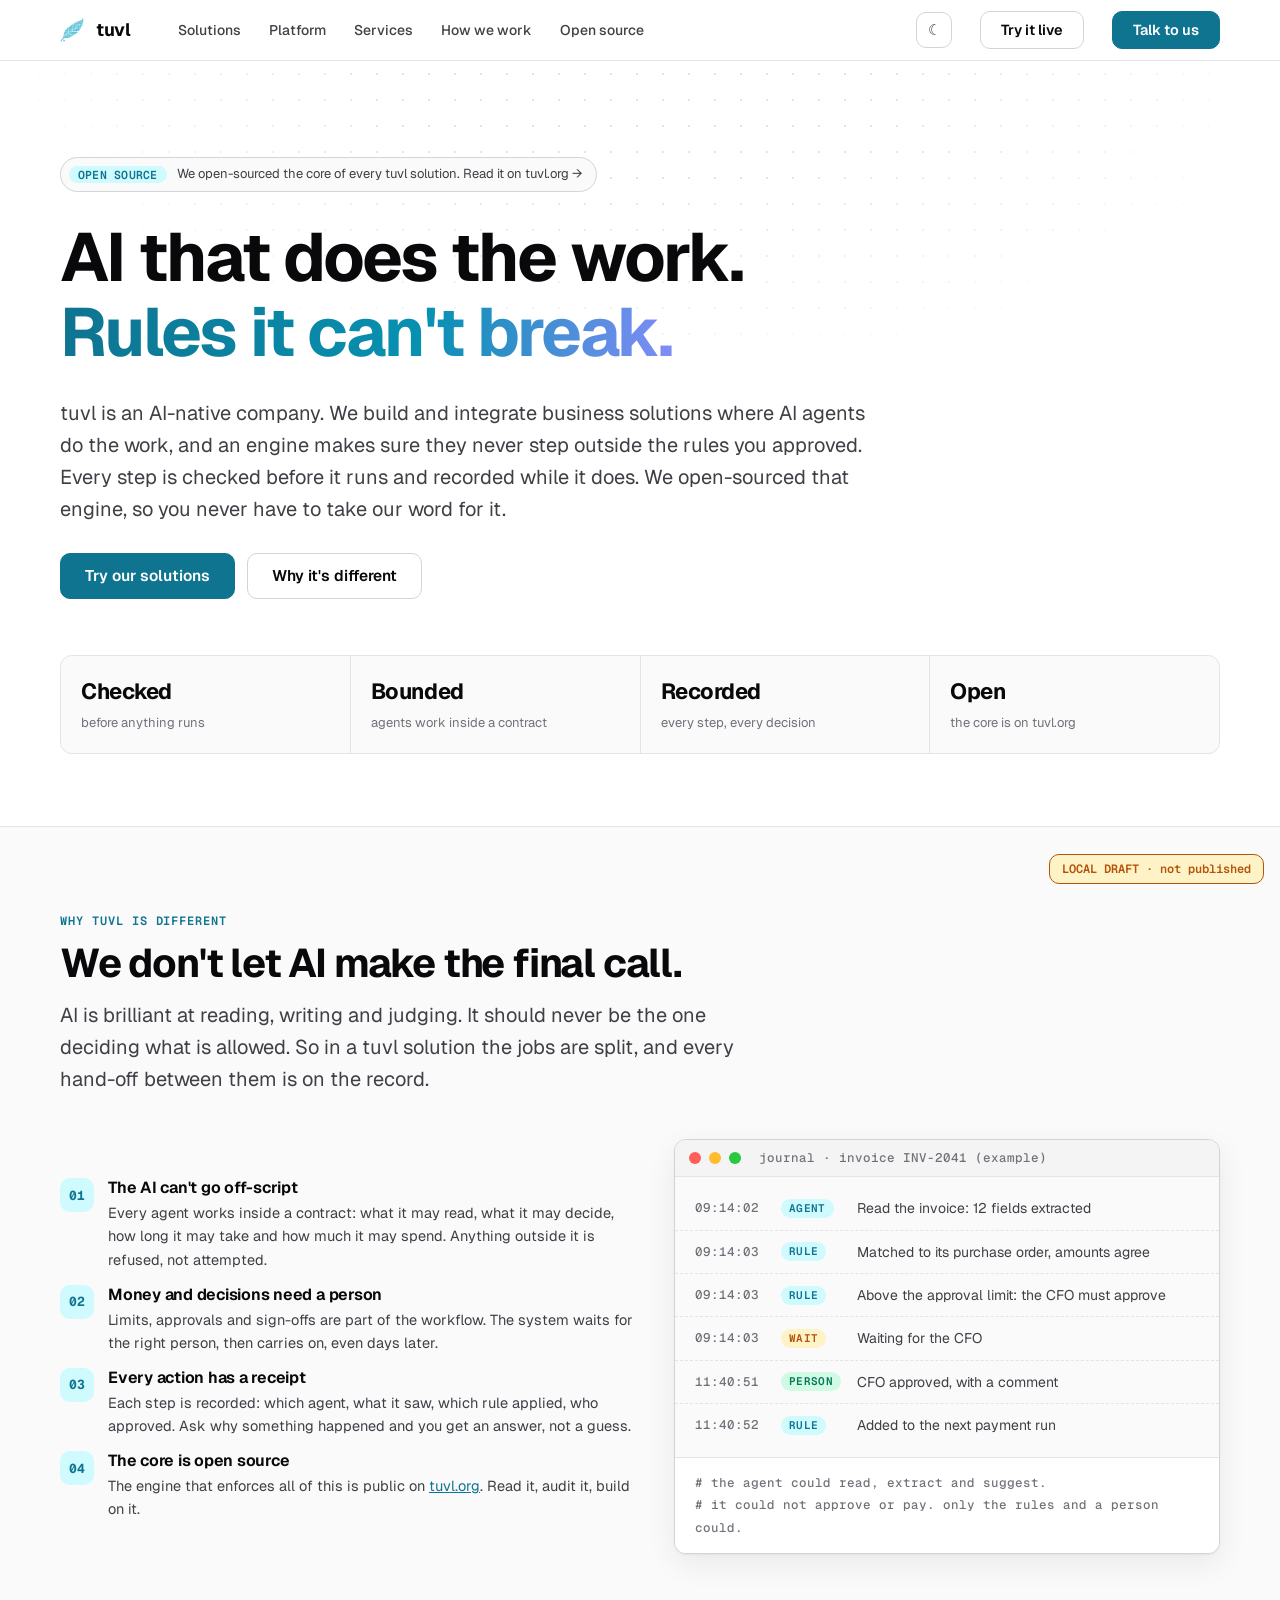
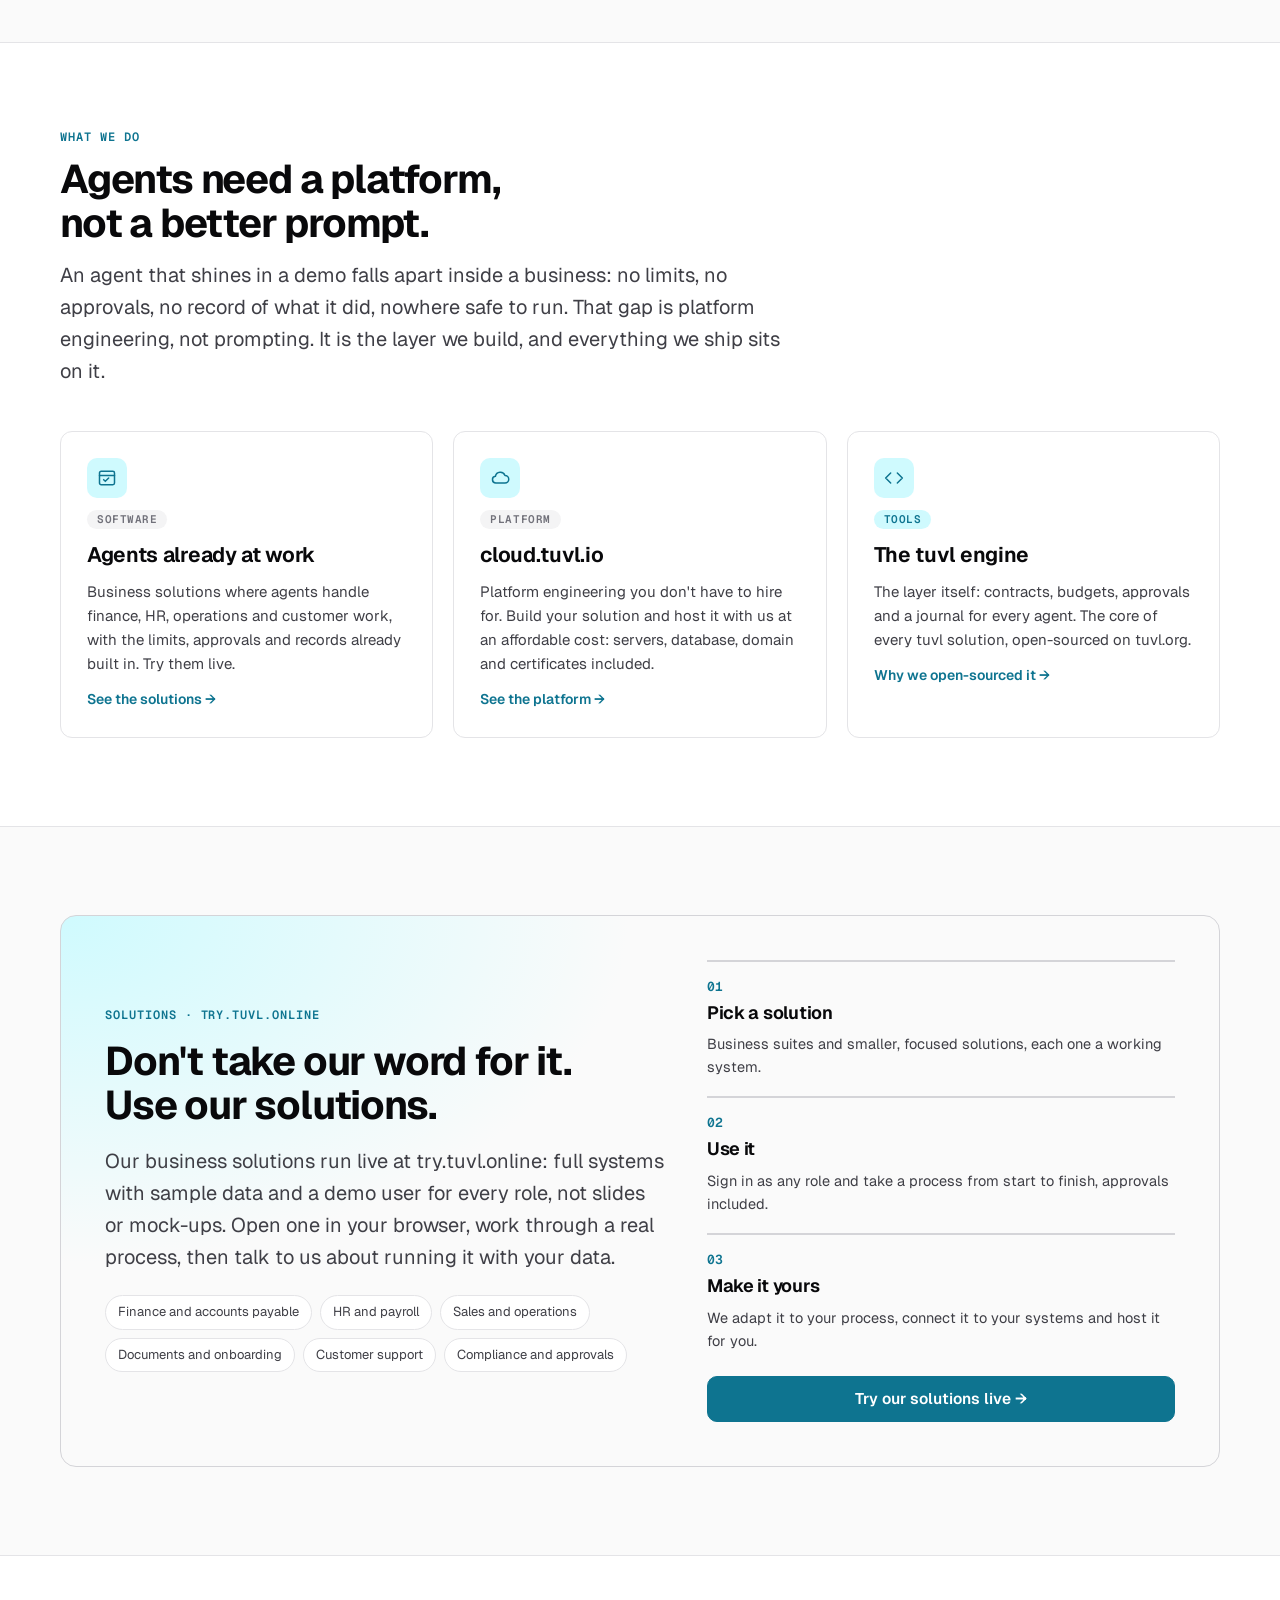
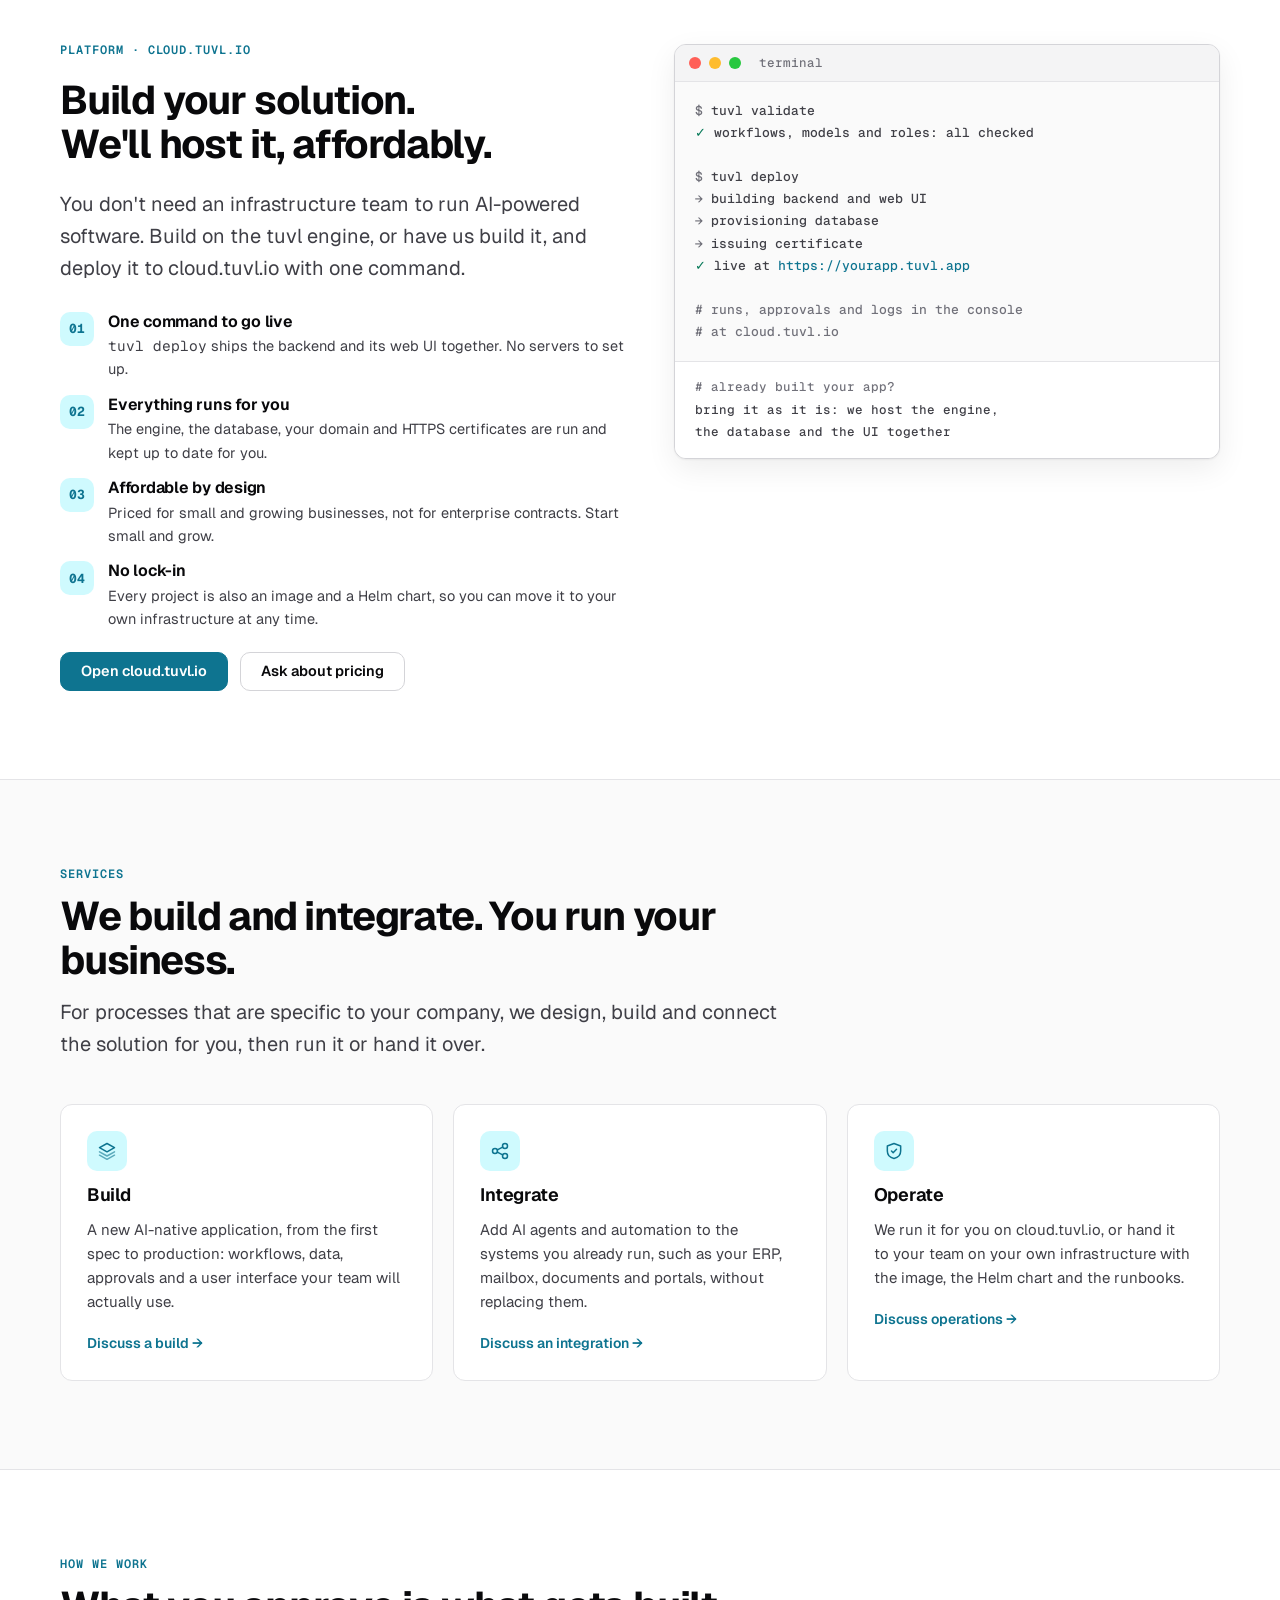
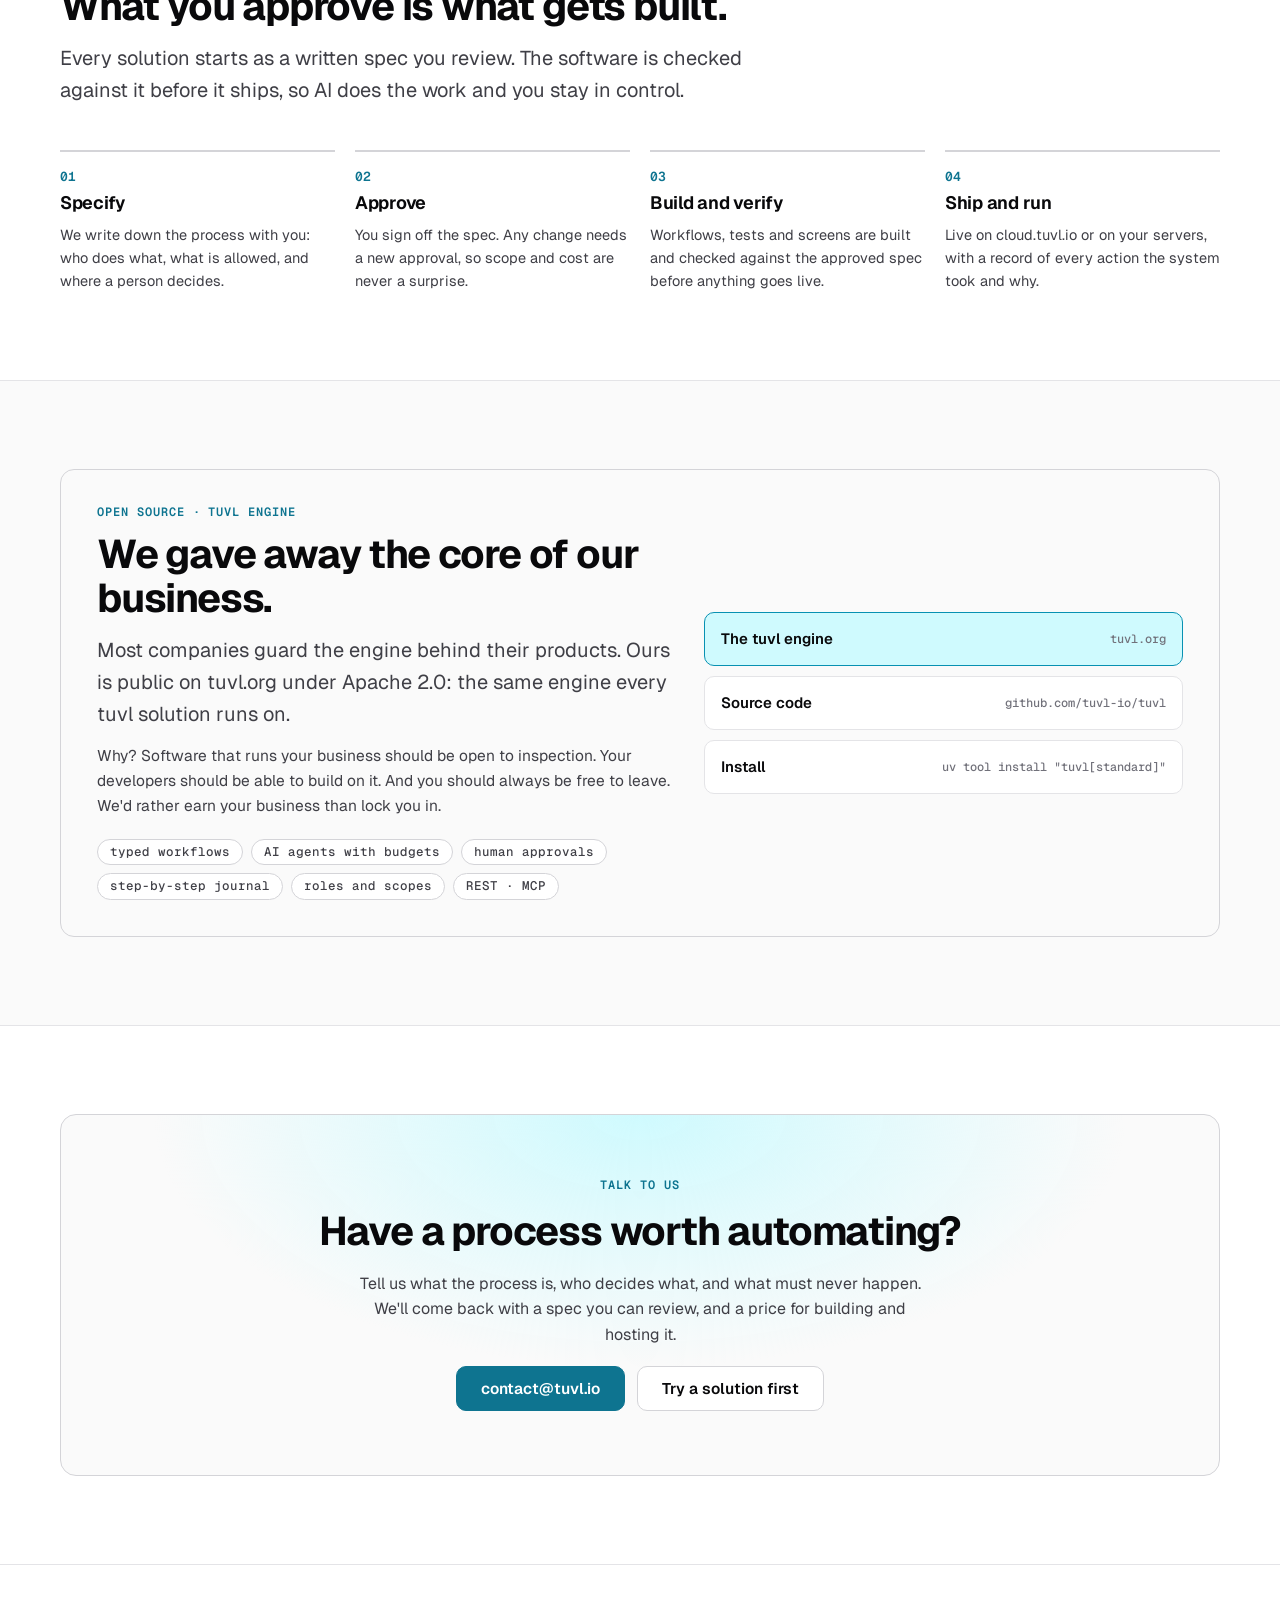
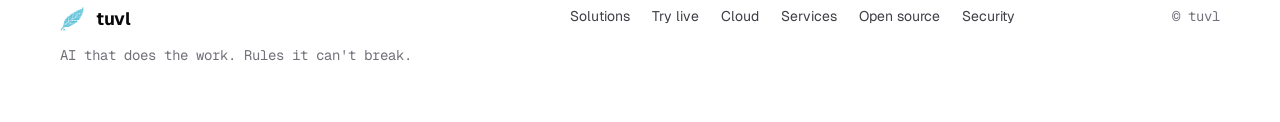
==== index.html @ 9046dbe7 "tuvl.io company site: AI-native solutions, cloud.tuvl.io, open-source core on tuvl.org" ====
<!DOCTYPE html>
<html lang="en">
<head>
  <meta charset="utf-8">
  <meta name="viewport" content="width=device-width, initial-scale=1">
  <meta name="theme-color" content="#ffffff">
  <title>tuvl — AI that does the work. Rules it can't break.</title>
  <meta name="description" content="tuvl is an AI-native company. We build and integrate AI-powered business solutions, and provide the software, platforms and tools to run them: ready-made suites, cloud.tuvl.io hosting and the open-source tuvl engine.">
  <link rel="canonical" href="https://tuvl.io/">
  <meta property="og:type" content="website">
  <meta property="og:url" content="https://tuvl.io/">
  <meta property="og:title" content="tuvl — AI that does the work. Rules it can't break.">
  <meta property="og:description" content="An AI-native company: we build and integrate AI business solutions, and we open-sourced their core.">
  <meta property="og:image" content="https://tuvl.io/assets/logo.png">
  <link rel="icon" type="image/png" href="favicon-32.png">
  <link rel="preload" href="fonts/Geist.woff2" as="font" type="font/woff2" crossorigin>
  <link rel="stylesheet" href="tokens.css?v=2">
  <link rel="stylesheet" href="site.css?v=4">
  <script src="theme.js"></script>
  <script async src="https://www.googletagmanager.com/gtag/js?id=G-7NBSPKBZSP"></script>
  <script src="analytics.js"></script>
</head>
<body>

<header class="nav">
  <div class="wrap">
    <a class="brand" href="#top"><img src="feather.svg" alt="" width="26" height="28">tuvl</a>
    <nav class="nav-links" aria-label="Sections">
      <a href="#solutions">Solutions</a>
      <a href="#platform">Platform</a>
      <a href="#services">Services</a>
      <a href="#how">How we work</a>
      <a href="#open-source">Open source</a>
    </nav>
    <span class="spacer"></span>
    <button class="icon-btn" id="theme" aria-label="Toggle theme">☾</button>
    <a class="btn nav-try" href="https://try.tuvl.online/?utm_source=tuvl.io&amp;utm_medium=nav">Try it live</a>
    <a class="btn primary" href="#contact">Talk to us</a>
  </div>
</header>

<main id="top">

<!-- Hero -->
<div class="hero">
  <div class="wrap">
    <a class="pill" href="https://tuvl.org/?utm_source=tuvl.io&amp;utm_medium=hero_pill"><b>OPEN SOURCE</b> We open-sourced the core of every tuvl solution. Read it on tuvl.org →</a>
    <h1>AI that does the work.<br><em>Rules it can't break.</em></h1>
    <p class="lede">tuvl is an AI-native company. We build and integrate business solutions where AI agents do the work, and an engine makes sure they never step outside the rules you approved. Every step is checked before it runs and recorded while it does. We open-sourced that engine, so you never have to take our word for it.</p>
    <div class="cta-row">
      <a class="btn primary lg" href="https://try.tuvl.online/?utm_source=tuvl.io&amp;utm_medium=hero">Try our solutions</a>
      <a class="btn lg" href="#different">Why it's different</a>
    </div>
    <div class="stats">
      <div><b>Checked</b><span>before anything runs</span></div>
      <div><b>Bounded</b><span>agents work inside a contract</span></div>
      <div><b>Recorded</b><span>every step, every decision</span></div>
      <div><b>Open</b><span>the core is on tuvl.org</span></div>
    </div>
  </div>
</div>

<!-- Why different -->
<section class="alt" id="different">
  <div class="wrap">
    <div class="sec-head">
      <span class="kicker">Why tuvl is different</span>
      <h2>We don't let AI make the final call.</h2>
      <p class="lede">AI is brilliant at reading, writing and judging. It should never be the one deciding what is allowed. So in a tuvl solution the jobs are split, and every hand-off between them is on the record.</p>
    </div>
    <div class="engine">
      <div class="guarantees">
        <div class="guarantee"><i>01</i><div><h3>The AI can't go off-script</h3><p>Every agent works inside a contract: what it may read, what it may decide, how long it may take and how much it may spend. Anything outside it is refused, not attempted.</p></div></div>
        <div class="guarantee"><i>02</i><div><h3>Money and decisions need a person</h3><p>Limits, approvals and sign-offs are part of the workflow. The system waits for the right person, then carries on, even days later.</p></div></div>
        <div class="guarantee"><i>03</i><div><h3>Every action has a receipt</h3><p>Each step is recorded: which agent, what it saw, which rule applied, who approved. Ask why something happened and you get an answer, not a guess.</p></div></div>
        <div class="guarantee"><i>04</i><div><h3>The core is open source</h3><p>The engine that enforces all of this is public on <a href="https://tuvl.org/?utm_source=tuvl.io&amp;utm_medium=different">tuvl.org</a>. Read it, audit it, build on it.</p></div></div>
      </div>

      <div class="window" aria-label="Example: how the journal records one invoice">
        <div class="window-bar"><span class="dot r"></span><span class="dot y"></span><span class="dot g"></span><span class="title">journal · invoice INV-2041 (example)</span></div>
        <ol class="receipt">
          <li><time>09:14:02</time><span class="who ai">agent</span><span>Read the invoice: 12 fields extracted</span></li>
          <li><time>09:14:03</time><span class="who rule">rule</span><span>Matched to its purchase order, amounts agree</span></li>
          <li><time>09:14:03</time><span class="who rule">rule</span><span>Above the approval limit: the CFO must approve</span></li>
          <li><time>09:14:03</time><span class="who wait">wait</span><span>Waiting for the CFO</span></li>
          <li><time>11:40:51</time><span class="who person">person</span><span>CFO approved, with a comment</span></li>
          <li><time>11:40:52</time><span class="who rule">rule</span><span>Added to the next payment run</span></li>
        </ol>
        <div class="verify"><span class="c"># the agent could read, extract and suggest.</span><br><span class="c"># it could not approve or pay. only the rules and a person could.</span></div>
      </div>
    </div>
  </div>
</section>

<!-- What we do -->
<section id="what">
  <div class="wrap">
    <div class="sec-head">
      <span class="kicker">What we do</span>
      <h2>Agents need a platform,<br>not a better prompt.</h2>
      <p class="lede">An agent that shines in a demo falls apart inside a business: no limits, no approvals, no record of what it did, nowhere safe to run. That gap is platform engineering, not prompting. It is the layer we build, and everything we ship sits on it.</p>
    </div>
    <div class="grid g3 pillars">
      <a class="card pillar" href="#solutions">
        <div class="ico"><svg viewBox="0 0 24 24"><rect x="3" y="4" width="18" height="16" rx="2"/><path d="M3 9h18M8 14l2 2 4-4"/></svg></div>
        <span class="tag">Software</span>
        <h3>Agents already at work</h3>
        <p>Business solutions where agents handle finance, HR, operations and customer work, with the limits, approvals and records already built in. Try them live.</p>
        <span class="link">See the solutions →</span>
      </a>
      <a class="card pillar" href="#platform">
        <div class="ico"><svg viewBox="0 0 24 24"><path d="M7 18a4 4 0 0 1-.5-7.97A6 6 0 0 1 18 9a4.5 4.5 0 0 1 0 9z"/></svg></div>
        <span class="tag">Platform</span>
        <h3>cloud.tuvl.io</h3>
        <p>Platform engineering you don't have to hire for. Build your solution and host it with us at an affordable cost: servers, database, domain and certificates included.</p>
        <span class="link">See the platform →</span>
      </a>
      <a class="card pillar" href="#open-source">
        <div class="ico"><svg viewBox="0 0 24 24"><path d="M8 6l-6 6 6 6M16 6l6 6-6 6"/></svg></div>
        <span class="tag open">Tools</span>
        <h3>The tuvl engine</h3>
        <p>The layer itself: contracts, budgets, approvals and a journal for every agent. The core of every tuvl solution, open-sourced on tuvl.org.</p>
        <span class="link">Why we open-sourced it →</span>
      </a>
    </div>
  </div>
</section>

<!-- Solutions -->
<section class="alt" id="solutions">
  <div class="wrap">
    <div class="try">
      <div class="try-copy">
        <span class="kicker">Solutions · try.tuvl.online</span>
        <h2>Don't take our word for it.<br>Use our solutions.</h2>
        <p class="lede">Our business solutions run live at try.tuvl.online: full systems with sample data and a demo user for every role, not slides or mock-ups. Open one in your browser, work through a real process, then talk to us about running it with your data.</p>
        <div class="areas" aria-label="Areas covered">
          <span>Finance and accounts payable</span><span>HR and payroll</span><span>Sales and operations</span><span>Documents and onboarding</span><span>Customer support</span><span>Compliance and approvals</span>
        </div>
      </div>
      <div class="try-steps">
        <div class="step"><h3>Pick a solution</h3><p>Business suites and smaller, focused solutions, each one a working system.</p></div>
        <div class="step"><h3>Use it</h3><p>Sign in as any role and take a process from start to finish, approvals included.</p></div>
        <div class="step"><h3>Make it yours</h3><p>We adapt it to your process, connect it to your systems and host it for you.</p></div>
        <a class="btn primary lg" href="https://try.tuvl.online/?utm_source=tuvl.io&amp;utm_medium=solutions">Try our solutions live →</a>
      </div>
    </div>
  </div>
</section>

<!-- Platform -->
<section id="platform">
  <div class="wrap">
    <div class="engine">
      <div class="engine-copy">
        <span class="kicker">Platform · cloud.tuvl.io</span>
        <h2>Build your solution.<br>We'll host it, affordably.</h2>
        <p class="lede">You don't need an infrastructure team to run AI-powered software. Build on the tuvl engine, or have us build it, and deploy it to cloud.tuvl.io with one command.</p>
        <div class="guarantees">
          <div class="guarantee"><i>01</i><div><h3>One command to go live</h3><p><span class="mono">tuvl deploy</span> ships the backend and its web UI together. No servers to set up.</p></div></div>
          <div class="guarantee"><i>02</i><div><h3>Everything runs for you</h3><p>The engine, the database, your domain and HTTPS certificates are run and kept up to date for you.</p></div></div>
          <div class="guarantee"><i>03</i><div><h3>Affordable by design</h3><p>Priced for small and growing businesses, not for enterprise contracts. Start small and grow.</p></div></div>
          <div class="guarantee"><i>04</i><div><h3>No lock-in</h3><p>Every project is also an image and a Helm chart, so you can move it to your own infrastructure at any time.</p></div></div>
        </div>
        <div class="cta-row"><a class="btn primary" href="https://cloud.tuvl.io/?utm_source=tuvl.io&amp;utm_medium=platform">Open cloud.tuvl.io</a><a class="btn" href="#contact">Ask about pricing</a></div>
      </div>

      <div class="window" aria-label="Deploying a project to cloud.tuvl.io">
        <div class="window-bar"><span class="dot r"></span><span class="dot y"></span><span class="dot g"></span><span class="title">terminal</span></div>
<pre class="code"><span class="c">$</span> tuvl validate
<span class="s">✓</span> workflows, models and roles: all checked

<span class="c">$</span> tuvl deploy
<span class="c">→</span> building backend and web UI
<span class="c">→</span> provisioning database
<span class="c">→</span> issuing certificate
<span class="s">✓</span> live at <span class="k">https://yourapp.tuvl.app</span>

<span class="c"># runs, approvals and logs in the console</span>
<span class="c"># at cloud.tuvl.io</span></pre>
        <div class="verify"><span class="c"># already built your app?</span><br>bring it as it is: we host the engine,<br>the database and the UI together</div>
      </div>
    </div>
  </div>
</section>

<!-- Services -->
<section class="alt" id="services">
  <div class="wrap">
    <div class="sec-head">
      <span class="kicker">Services</span>
      <h2>We build and integrate. You run your business.</h2>
      <p class="lede">For processes that are specific to your company, we design, build and connect the solution for you, then run it or hand it over.</p>
    </div>
    <div class="grid g3">
      <article class="card">
        <div class="ico"><svg viewBox="0 0 24 24"><path d="M12 3l9 5-9 5-9-5z"/><path d="M3 13l9 5 9-5M3 17l9 5 9-5" opacity=".6"/></svg></div>
        <h3>Build</h3>
        <p>A new AI-native application, from the first spec to production: workflows, data, approvals and a user interface your team will actually use.</p>
        <a class="link" href="#contact">Discuss a build →</a>
      </article>
      <article class="card">
        <div class="ico"><svg viewBox="0 0 24 24"><circle cx="6" cy="12" r="3"/><circle cx="18" cy="6" r="3"/><circle cx="18" cy="18" r="3"/><path d="M8.7 10.7l6.6-3.4M8.7 13.3l6.6 3.4"/></svg></div>
        <h3>Integrate</h3>
        <p>Add AI agents and automation to the systems you already run, such as your ERP, mailbox, documents and portals, without replacing them.</p>
        <a class="link" href="#contact">Discuss an integration →</a>
      </article>
      <article class="card">
        <div class="ico"><svg viewBox="0 0 24 24"><path d="M12 3l8 3v6c0 5-3.5 8-8 9-4.5-1-8-4-8-9V6z"/><path d="M9 12l2 2 4-4"/></svg></div>
        <h3>Operate</h3>
        <p>We run it for you on cloud.tuvl.io, or hand it to your team on your own infrastructure with the image, the Helm chart and the runbooks.</p>
        <a class="link" href="#contact">Discuss operations →</a>
      </article>
    </div>
  </div>
</section>

<!-- How we work -->
<section id="how">
  <div class="wrap">
    <div class="sec-head">
      <span class="kicker">How we work</span>
      <h2>What you approve is what gets built.</h2>
      <p class="lede">Every solution starts as a written spec you review. The software is checked against it before it ships, so AI does the work and you stay in control.</p>
    </div>
    <div class="steps">
      <div class="step"><h3>Specify</h3><p>We write down the process with you: who does what, what is allowed, and where a person decides.</p></div>
      <div class="step"><h3>Approve</h3><p>You sign off the spec. Any change needs a new approval, so scope and cost are never a surprise.</p></div>
      <div class="step"><h3>Build and verify</h3><p>Workflows, tests and screens are built and checked against the approved spec before anything goes live.</p></div>
      <div class="step"><h3>Ship and run</h3><p>Live on cloud.tuvl.io or on your servers, with a record of every action the system took and why.</p></div>
    </div>
  </div>
</section>

<!-- Open source -->
<section class="alt" id="open-source">
  <div class="wrap">
    <div class="oss">
      <div style="display:grid;gap:14px">
        <span class="kicker">Open source · tuvl engine</span>
        <h2>We gave away the core of our business.</h2>
        <p class="lede">Most companies guard the engine behind their products. Ours is public on tuvl.org under Apache 2.0: the same engine every tuvl solution runs on.</p>
        <p class="why">Why? Software that runs your business should be open to inspection. Your developers should be able to build on it. And you should always be free to leave. We'd rather earn your business than lock you in.</p>
        <div class="chips" aria-label="Engine capabilities">
          <span class="chip">typed workflows</span><span class="chip">AI agents with budgets</span><span class="chip">human approvals</span><span class="chip">step-by-step journal</span><span class="chip">roles and scopes</span><span class="chip">REST · MCP</span>
        </div>
      </div>
      <div class="oss-links">
        <a class="primary" href="https://tuvl.org/?utm_source=tuvl.io&amp;utm_medium=oss">The tuvl engine <small>tuvl.org</small></a>
        <a href="https://github.com/tuvl-io/tuvl">Source code <small>github.com/tuvl-io/tuvl</small></a>
        <a href="https://pypi.org/project/tuvl/">Install <small>uv tool install "tuvl[standard]"</small></a>
      </div>
    </div>
  </div>
</section>

<!-- Contact -->
<section id="contact">
  <div class="wrap">
    <div class="cta">
      <span class="kicker">Talk to us</span>
      <h2>Have a process worth automating?</h2>
      <p>Tell us what the process is, who decides what, and what must never happen. We'll come back with a spec you can review, and a price for building and hosting it.</p>
      <div class="cta-row" style="justify-content:center"><a class="btn primary lg" href="mailto:contact@tuvl.io">contact@tuvl.io</a><a class="btn lg" href="https://try.tuvl.online/?utm_source=tuvl.io&amp;utm_medium=contact">Try a solution first</a></div>
    </div>
  </div>
</section>

</main>

<footer>
  <div class="wrap">
    <div>
      <a class="brand" href="#top" style="color:var(--ink)"><img src="feather.svg" alt="" width="22" height="24">tuvl</a>
      <p style="margin-top:10px" class="mono">AI that does the work. Rules it can't break.</p>
    </div>
    <nav aria-label="Footer">
      <a href="#solutions">Solutions</a><a href="https://try.tuvl.online/?utm_source=tuvl.io&amp;utm_medium=footer">Try live</a><a href="https://cloud.tuvl.io/?utm_source=tuvl.io&amp;utm_medium=footer">Cloud</a><a href="#services">Services</a><a href="https://tuvl.org/?utm_source=tuvl.io&amp;utm_medium=footer">Open source</a><a href="mailto:security@tuvl.io">Security</a>
    </nav>
    <p class="mono">© tuvl</p>
  </div>
</footer>

<div class="draft">LOCAL DRAFT · not published</div>

<script>
  const btn = document.getElementById("theme"), root = document.documentElement;
  const paint = () => { const d = root.dataset.theme === "dark"; btn.textContent = d ? "☀" : "☾"; document.querySelector('meta[name="theme-color"]').setAttribute("content", d ? "#09090b" : "#ffffff"); };
  btn.addEventListener("click", () => { const t = root.dataset.theme === "dark" ? "light" : "dark"; root.dataset.theme = t; try { localStorage.setItem("tuvl.theme", t); } catch {} paint(); });
  paint();
</script>
</body>
</html>
---- tokens.css ----
/* tuvl design tokens (skill: tuvl-design). The tuvl look, as on tuvl.io, tuvl.dev and Insight: zinc neutrals (white / near-black), one cyan accent, Geist and Geist Mono. */
@font-face { font-family: "Geist"; src: url("fonts/Geist.woff2") format("woff2"); font-weight: 100 900; font-display: swap; }
@font-face { font-family: "Geist Mono"; src: url("fonts/GeistMono.woff2") format("woff2"); font-weight: 100 900; font-display: swap; }
:root, :root[data-theme="light"] {
  --bg: #ffffff; --panel: #fafafa; --ink: #09090b; --ink-2: #3f3f46; --muted: #71717a; --line: #e4e4e7; --line-strong: #d4d4d8; --soft: #f4f4f5;
  --accent: #0891b2; --accent-text: #0e7490; --accent-ink: #ffffff; --accent-soft: #cffafe; --btn: #0e7490; --btn-hover: #0891b2;
  --ok: #047857; --ok-bg: #d1fae5; --warn: #b45309; --warn-bg: #fef3c7; --bad: #be123c; --bad-bg: #ffe4e6; --info: #0e7490; --info-bg: #cffafe; --idle: #52525b; --idle-bg: #f4f4f5;
  --shadow: 0 1px 2px rgba(0, 0, 0, .05), 0 10px 30px rgba(0, 0, 0, .07);
  --mono: "Geist Mono", ui-monospace, "SFMono-Regular", Menlo, monospace; --sans: "Geist", ui-sans-serif, system-ui, -apple-system, "Segoe UI", Roboto, sans-serif;
  --radius: 12px;
}
:root[data-theme="dark"] {
  --bg: #09090b; --panel: #111113; --ink: #fafafa; --ink-2: #d4d4d8; --muted: #a1a1aa; --line: #27272a; --line-strong: #3f3f46; --soft: #18181b;
  --accent: #22d3ee; --accent-text: #67e8f9; --accent-ink: #042f3a; --accent-soft: rgba(34, 211, 238, .14); --btn: #0e7490; --btn-hover: #0891b2;
  --ok: #34d399; --ok-bg: rgba(52, 211, 153, .14); --warn: #fbbf24; --warn-bg: rgba(251, 191, 36, .13); --bad: #fb7185; --bad-bg: rgba(251, 113, 133, .14); --info: #67e8f9; --info-bg: rgba(34, 211, 238, .14); --idle: #a1a1aa; --idle-bg: #18181b;
  --shadow: 0 1px 2px rgba(0, 0, 0, .4), 0 14px 36px rgba(0, 0, 0, .45);
}
---- site.css ----
/* tuvl.io business site. Built on the tuvl design tokens (tokens.css); only layout and marketing components live here. */
*, *::before, *::after { box-sizing: border-box; }
html { scroll-behavior: smooth; scroll-padding-top: 72px; }
body { margin: 0; background: var(--bg); color: var(--ink); font: 16px/1.6 var(--sans); -webkit-font-smoothing: antialiased; }
a { color: inherit; }
img, svg { max-width: 100%; }
:focus-visible { outline: 2px solid var(--accent); outline-offset: 3px; border-radius: 6px; }
.wrap { width: min(1160px, 100% - 48px); margin: 0 auto; }
.mono { font-family: var(--mono); }
.kicker { font: 600 12px/1 var(--mono); letter-spacing: .08em; text-transform: uppercase; color: var(--accent-text); }
h1, h2, h3 { margin: 0; letter-spacing: -.03em; line-height: 1.1; }
h1 { font-size: clamp(40px, 6vw, 68px); font-weight: 700; }
h2 { font-size: clamp(28px, 3.6vw, 40px); font-weight: 700; }
h3 { font-size: 18px; font-weight: 650; letter-spacing: -.015em; line-height: 1.3; }
p { margin: 0; }
.lede { font-size: clamp(17px, 1.7vw, 20px); color: var(--ink-2); max-width: 62ch; }
.muted { color: var(--muted); }

/* Nav */
.nav { position: sticky; top: 0; z-index: 20; background: color-mix(in srgb, var(--bg) 82%, transparent); backdrop-filter: saturate(1.4) blur(14px); border-bottom: 1px solid var(--line); }
.nav .wrap { display: flex; align-items: center; gap: 28px; height: 60px; }
.brand { display: flex; align-items: center; gap: 10px; text-decoration: none; font-weight: 700; font-size: 18px; letter-spacing: -.025em; }
.brand img { width: 26px; height: 28px; }
.nav-links { display: flex; gap: 4px; margin-left: 8px; }
.nav-links a { text-decoration: none; color: var(--ink-2); font-size: 14px; font-weight: 500; padding: 8px 12px; border-radius: 10px; }
.nav-links a:hover { background: var(--soft); color: var(--ink); }
.nav .spacer { flex: 1; }
.icon-btn { background: transparent; border: 1px solid var(--line-strong); color: var(--ink-2); width: 36px; height: 36px; border-radius: 10px; cursor: pointer; font-size: 15px; }
.icon-btn:hover { background: var(--soft); }

/* Buttons */
.btn { display: inline-flex; align-items: center; gap: 8px; padding: 11px 20px; border-radius: 10px; border: 1px solid var(--line-strong); background: var(--bg); color: var(--ink); font: 600 14.5px/1 var(--sans); text-decoration: none; cursor: pointer; transition: transform .15s, background .15s, border-color .15s; }
.btn:hover { background: var(--soft); transform: translateY(-1px); }
.btn.primary { background: var(--btn); border-color: var(--btn); color: #fff; }
.btn.primary:hover { background: var(--btn-hover); border-color: var(--btn-hover); }
.btn.lg { padding: 14px 24px; font-size: 15.5px; }

/* Hero */
.hero { position: relative; padding: 96px 0 72px; overflow: hidden; }
.hero::before { content: ""; position: absolute; inset: 0; background-image: radial-gradient(var(--line-strong) 1px, transparent 1.2px); background-size: 26px 26px; mask-image: radial-gradient(ellipse 70% 60% at 50% 0%, #000 30%, transparent 75%); opacity: .6; pointer-events: none; }
.hero .wrap { position: relative; display: grid; gap: 28px; }
.pill { display: inline-flex; align-items: center; gap: 10px; width: fit-content; padding: 6px 14px 6px 8px; border: 1px solid var(--line-strong); border-radius: 999px; background: var(--panel); font-size: 13px; color: var(--ink-2); text-decoration: none; }
.pill b { background: var(--accent-soft); color: var(--accent-text); padding: 3px 9px; border-radius: 999px; font: 600 11.5px/1 var(--mono); letter-spacing: .02em; }
.hero h1 em { font-style: normal; background: linear-gradient(95deg, var(--accent-text), var(--accent) 60%, #818cf8); -webkit-background-clip: text; background-clip: text; color: transparent; }
.cta-row { display: flex; flex-wrap: wrap; gap: 12px; align-items: center; }
.install { display: inline-flex; align-items: center; gap: 12px; padding: 12px 16px; border: 1px solid var(--line-strong); border-radius: 10px; background: var(--panel); font: 500 14px/1 var(--mono); }
.install span { color: var(--muted); }
.stats { display: grid; grid-template-columns: repeat(4, 1fr); gap: 1px; margin-top: 28px; background: var(--line); border: 1px solid var(--line); border-radius: 12px; overflow: hidden; }
.stats div { background: var(--panel); padding: 18px 20px; }
.stats b { display: block; font-size: 22px; letter-spacing: -.02em; }
.stats span { font-size: 13px; color: var(--muted); }

/* Sections */
section { padding: 88px 0; }
section.alt { background: var(--panel); border-block: 1px solid var(--line); }
.sec-head { display: grid; gap: 14px; margin-bottom: 44px; max-width: 720px; }

/* Engine highlight */
.engine { display: grid; grid-template-columns: 1.05fr 1fr; gap: 40px; align-items: start; }
.engine-copy { display: grid; gap: 22px; }
.guarantees { display: grid; gap: 14px; margin-top: 6px; }
.guarantee { display: grid; grid-template-columns: 34px 1fr; gap: 14px; }
.guarantee i { width: 34px; height: 34px; border-radius: 10px; background: var(--accent-soft); color: var(--accent-text); display: grid; place-items: center; font: 700 13px/1 var(--mono); font-style: normal; }
.guarantee h3 { font-size: 16px; margin-bottom: 2px; }
.guarantee p { font-size: 14.5px; color: var(--ink-2); }
.window { border: 1px solid var(--line-strong); border-radius: 12px; background: var(--panel); box-shadow: var(--shadow); overflow: hidden; }
.window-bar { display: flex; align-items: center; gap: 8px; padding: 12px 14px; border-bottom: 1px solid var(--line); background: var(--soft); }
.dot { width: 12px; height: 12px; border-radius: 50%; }
.dot.r { background: #ff5f57; } .dot.y { background: #febc2e; } .dot.g { background: #28c840; }
.window-bar .title { margin-left: 10px; font: 500 12.5px/1 var(--mono); color: var(--muted); }
pre.code { margin: 0; padding: 18px 20px; font: 500 13px/1.7 var(--mono); overflow-x: auto; color: var(--ink-2); }
.k { color: var(--accent-text); } .s { color: var(--ok); } .c { color: var(--muted); } .w { color: var(--warn); }
.verify { border-top: 1px solid var(--line); padding: 14px 20px; font: 500 12.5px/1.8 var(--mono); color: var(--ink-2); background: var(--bg); }
.verify .ok { color: var(--ok); }
.chips { display: flex; flex-wrap: wrap; gap: 8px; }
.chip { padding: 6px 12px; border: 1px solid var(--line-strong); border-radius: 999px; font: 500 12.5px/1 var(--mono); color: var(--ink-2); background: var(--bg); }

/* Cards and grids */
.grid { display: grid; gap: 20px; }
.g2 { grid-template-columns: repeat(2, 1fr); } .g3 { grid-template-columns: repeat(3, 1fr); }
.card { border: 1px solid var(--line); border-radius: 12px; background: var(--bg); padding: 26px; display: grid; gap: 12px; align-content: start; transition: border-color .15s, box-shadow .15s, transform .15s; }
section.alt .card { background: var(--bg); }
.card:hover { border-color: var(--line-strong); box-shadow: var(--shadow); transform: translateY(-2px); }
.card p { color: var(--ink-2); font-size: 15px; }
.card .tag { width: fit-content; padding: 4px 10px; border-radius: 999px; background: var(--soft); color: var(--muted); font: 600 11px/1 var(--mono); letter-spacing: .05em; text-transform: uppercase; }
.card .tag.live { background: var(--ok-bg); color: var(--ok); }
.card .tag.open { background: var(--accent-soft); color: var(--accent-text); }
.card .link { margin-top: 6px; font-size: 14px; font-weight: 600; color: var(--accent-text); text-decoration: none; }
.card .link:hover { text-decoration: underline; }
.ico { width: 40px; height: 40px; border-radius: 10px; background: var(--accent-soft); color: var(--accent-text); display: grid; place-items: center; }
.ico svg { width: 20px; height: 20px; stroke: currentColor; fill: none; stroke-width: 1.8; stroke-linecap: round; stroke-linejoin: round; }
.product-feature { grid-column: span 3; display: grid; grid-template-columns: 1.1fr 1fr; gap: 32px; padding: 32px; background: linear-gradient(180deg, var(--accent-soft), transparent 60%), var(--bg); border-color: var(--line-strong); }
.product-feature:hover { transform: none; }
.mini { display: grid; gap: 10px; align-content: center; }
.mini div { display: flex; align-items: center; justify-content: space-between; gap: 14px; padding: 12px 14px; border: 1px solid var(--line); border-radius: 10px; background: var(--bg); font-size: 14px; }
.mini .st { font: 600 11.5px/1 var(--mono); padding: 4px 9px; border-radius: 999px; }
.st.ok { background: var(--ok-bg); color: var(--ok); } .st.warn { background: var(--warn-bg); color: var(--warn); } .st.info { background: var(--info-bg); color: var(--info); }

/* Why different: journal */
#different .engine { align-items: center; }
#different .guarantee a { color: var(--accent-text); }
.receipt { list-style: none; margin: 0; padding: 10px 0; }
.receipt li { display: grid; grid-template-columns: 74px 64px 1fr; gap: 12px; align-items: center; padding: 10px 20px; font-size: 14px; color: var(--ink-2); }
.receipt li + li { border-top: 1px dashed var(--line); }
.receipt time { font: 500 12.5px/1 var(--mono); color: var(--muted); }
.receipt .who { width: fit-content; padding: 4px 8px; border-radius: 999px; font: 600 11px/1 var(--mono); text-transform: uppercase; letter-spacing: .04em; }
.who.ai { background: var(--accent-soft); color: var(--accent-text); }
.who.rule { background: var(--info-bg); color: var(--info); }
.who.wait { background: var(--warn-bg); color: var(--warn); }
.who.person { background: var(--ok-bg); color: var(--ok); }
.oss .why { color: var(--ink-2); font-size: 15.5px; max-width: 60ch; }
.oss-links a.primary { border-color: var(--accent); background: var(--accent-soft); }

/* What we do */
a.card { text-decoration: none; color: inherit; }
.pillar h3 { font-size: 21px; }
.pillar .link { margin-top: auto; }

/* Solutions: try band */
.try { display: grid; grid-template-columns: 1.2fr 1fr; gap: 40px; align-items: center; padding: 44px; border: 1px solid var(--line-strong); border-radius: 16px; background: radial-gradient(ellipse 70% 90% at 0% 0%, var(--accent-soft), transparent 70%), var(--panel); }
.try-copy { display: grid; gap: 18px; }
.areas { display: flex; flex-wrap: wrap; gap: 8px; margin-top: 4px; }
.areas span { padding: 6px 12px; border: 1px solid var(--line); border-radius: 999px; background: var(--bg); font-size: 13px; color: var(--ink-2); }
.try-steps { display: grid; gap: 18px; counter-reset: s; }
.try-steps .btn { justify-content: center; margin-top: 6px; }

/* Process */
.steps { display: grid; grid-template-columns: repeat(4, 1fr); gap: 20px; counter-reset: s; }
.step { border-top: 2px solid var(--line-strong); padding-top: 18px; display: grid; gap: 8px; align-content: start; }
.step::before { counter-increment: s; content: "0" counter(s); font: 600 13px/1 var(--mono); color: var(--accent-text); }
.step p { font-size: 14.5px; color: var(--ink-2); }

/* Open source band */
.oss { display: grid; grid-template-columns: 1.2fr 1fr; gap: 32px; align-items: center; padding: 36px; border: 1px solid var(--line-strong); border-radius: 14px; background: var(--panel); }
.oss-links { display: grid; gap: 10px; }
.oss-links a { display: flex; align-items: center; justify-content: space-between; padding: 14px 16px; border: 1px solid var(--line); border-radius: 10px; background: var(--bg); text-decoration: none; font-weight: 600; font-size: 15px; }
.oss-links a:hover { border-color: var(--accent); }
.oss-links a { gap: 16px; }
.oss .chips { margin-top: 6px; }
.oss-links small { font: 500 12px/1 var(--mono); color: var(--muted); }

/* CTA + footer */
.cta { text-align: center; display: grid; gap: 18px; justify-items: center; padding: 64px 24px; border: 1px solid var(--line-strong); border-radius: 16px; background: radial-gradient(ellipse 60% 100% at 50% 0%, var(--accent-soft), transparent 70%), var(--panel); }
.cta p { max-width: 52ch; color: var(--ink-2); }
footer { border-top: 1px solid var(--line); padding: 40px 0 56px; font-size: 14px; color: var(--muted); }
footer .wrap { display: flex; flex-wrap: wrap; gap: 20px 40px; justify-content: space-between; }
footer nav { display: flex; flex-wrap: wrap; gap: 8px 22px; }
footer a { text-decoration: none; color: var(--ink-2); } footer a:hover { color: var(--accent-text); }
.draft { position: fixed; right: 16px; bottom: 16px; z-index: 30; padding: 8px 12px; border: 1px solid var(--warn); border-radius: 10px; background: var(--warn-bg); color: var(--warn); font: 600 12px/1 var(--mono); }

@media (max-width: 920px) {
  .engine, .oss, .product-feature { grid-template-columns: 1fr; }
  .g3, .g2 { grid-template-columns: 1fr; } .product-feature { grid-column: auto; }
  .steps { grid-template-columns: 1fr 1fr; } .stats { grid-template-columns: 1fr 1fr; }
  .try { grid-template-columns: 1fr; padding: 28px; }
  .nav-links, .nav-try { display: none; } section { padding: 64px 0; } .hero { padding: 64px 0 48px; }
}
@media (prefers-reduced-motion: reduce) { * { transition: none !important; scroll-behavior: auto !important; } }
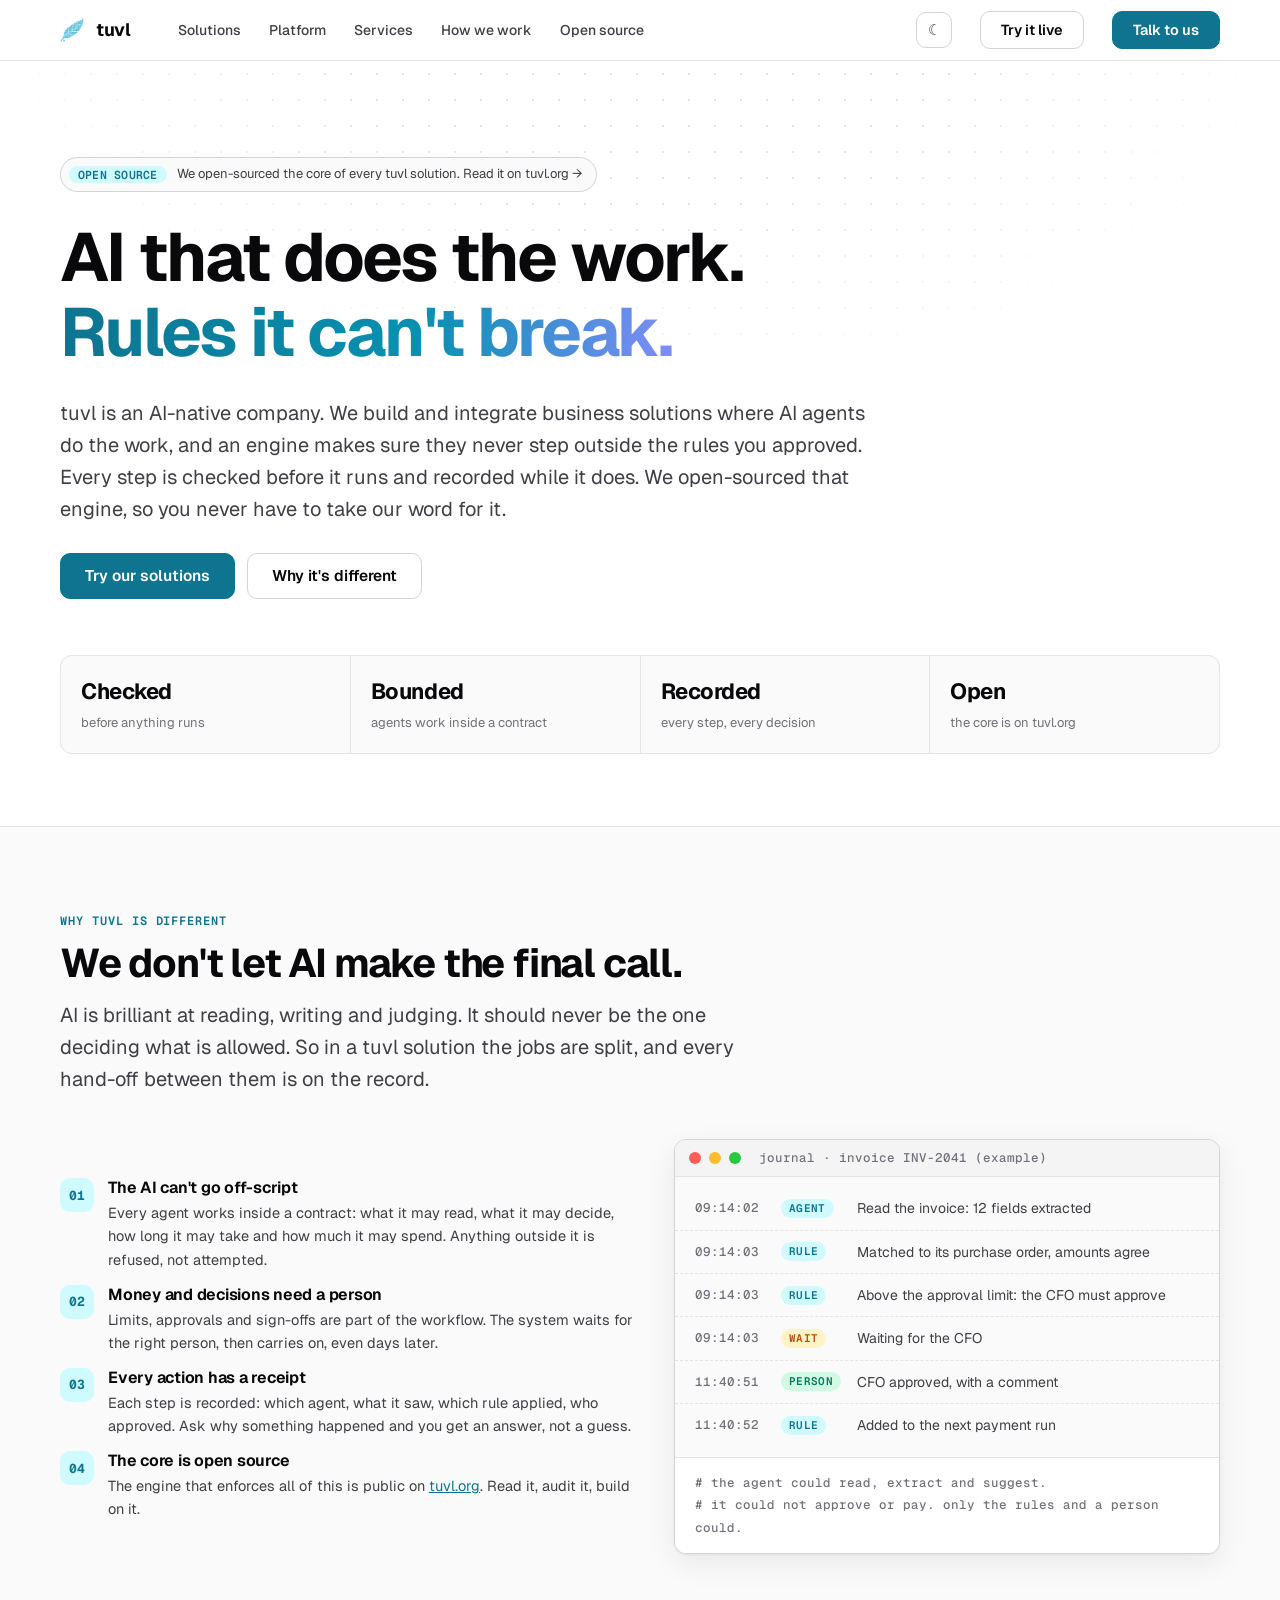
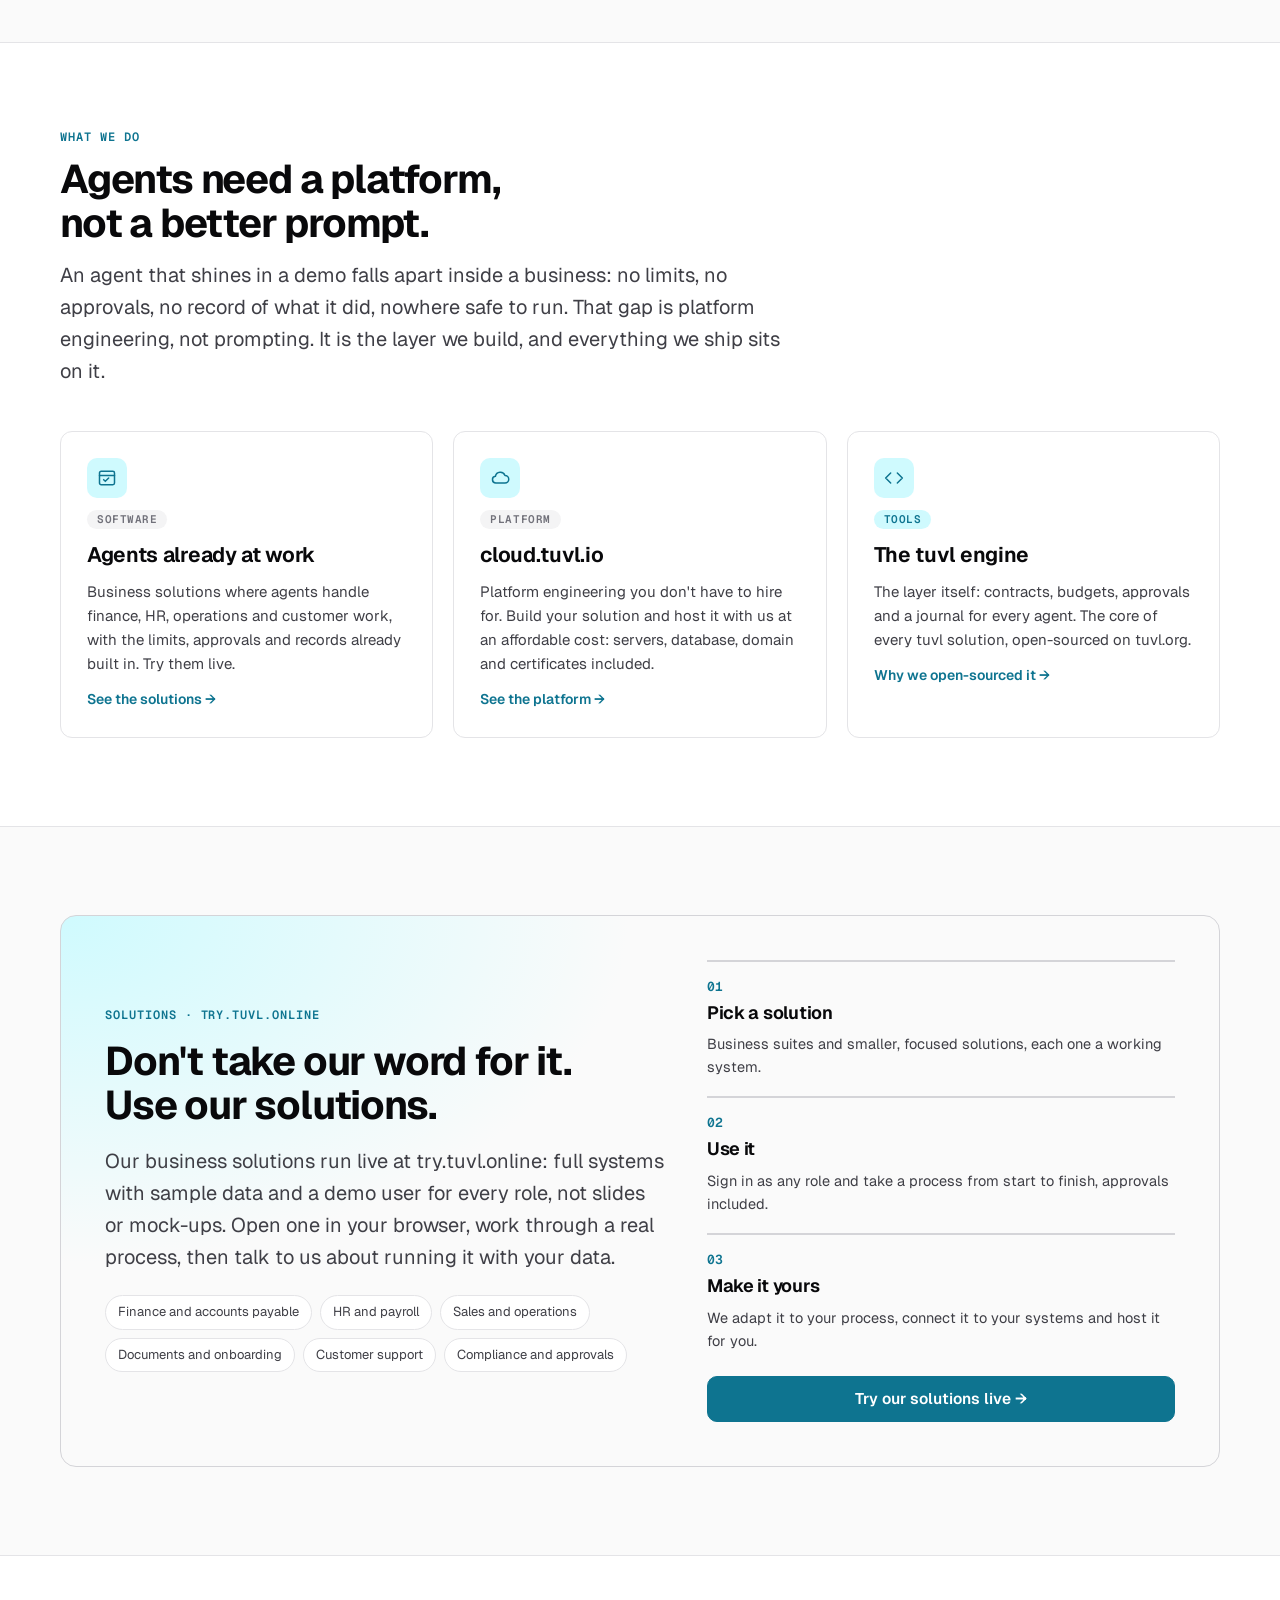
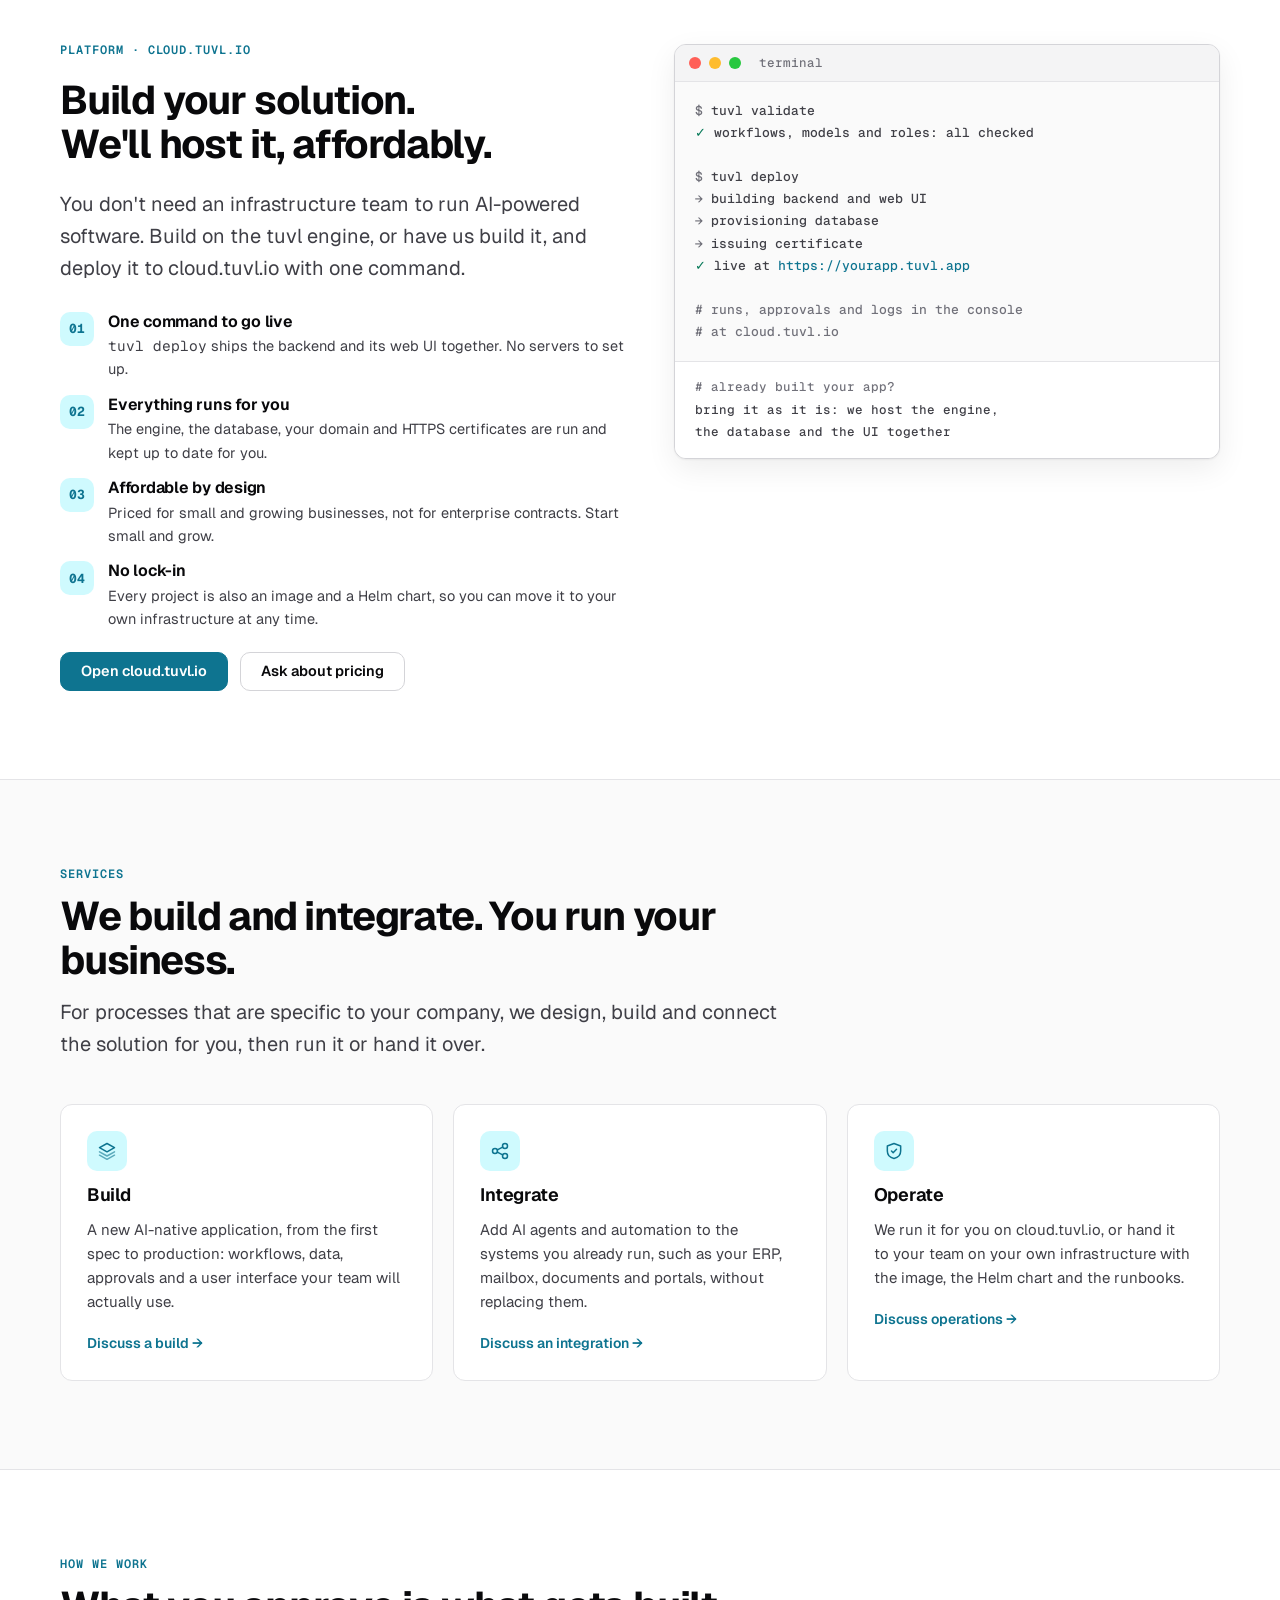
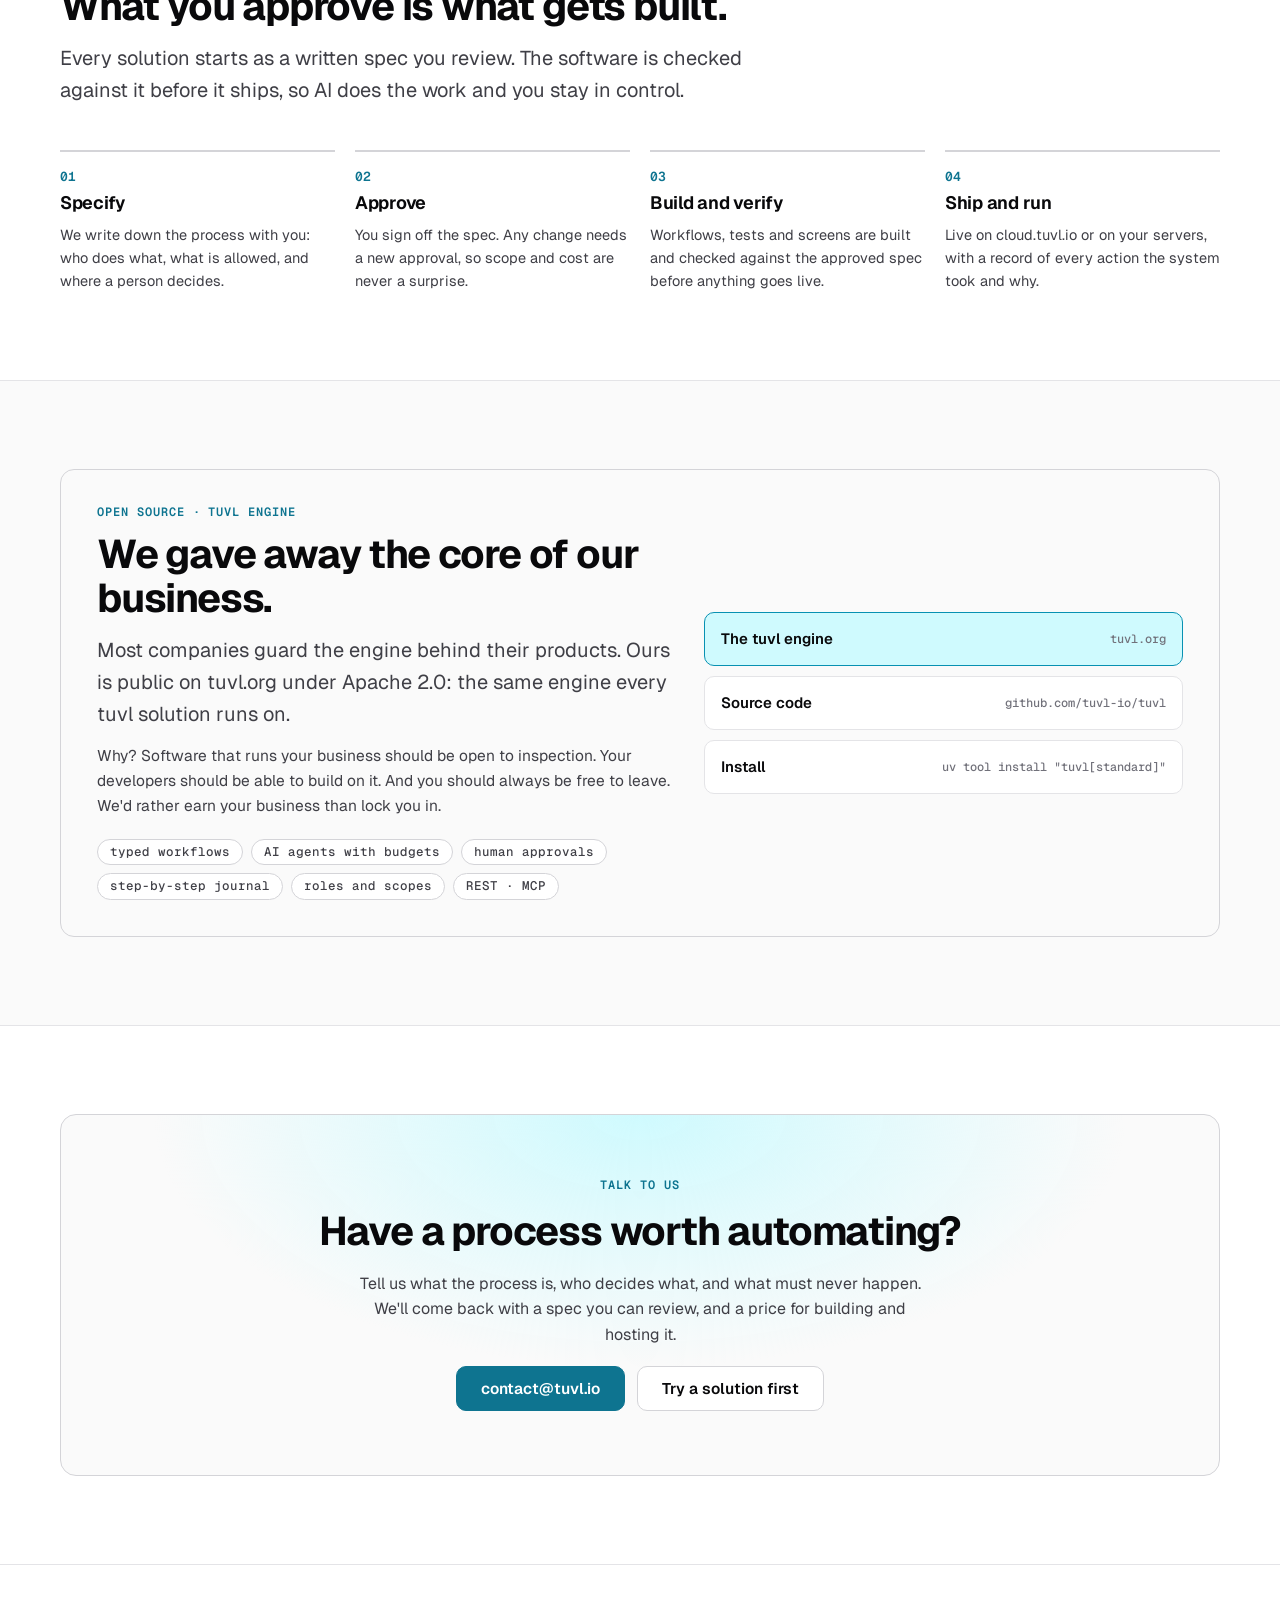
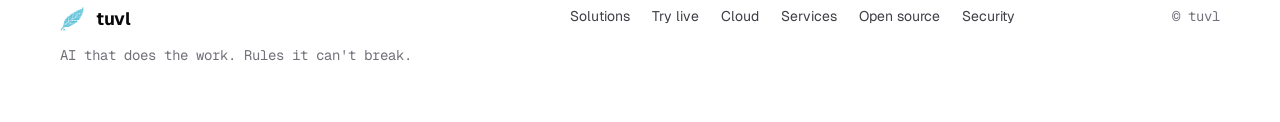
==== commit 0006092d: "Remove the local draft badge" ====
--- a/index.html
+++ b/index.html
@@ -15,7 +15,7 @@
   <link rel="icon" type="image/png" href="favicon-32.png">
   <link rel="preload" href="fonts/Geist.woff2" as="font" type="font/woff2" crossorigin>
   <link rel="stylesheet" href="tokens.css?v=2">
-  <link rel="stylesheet" href="site.css?v=4">
+  <link rel="stylesheet" href="site.css?v=5">
   <script src="theme.js"></script>
   <script async src="https://www.googletagmanager.com/gtag/js?id=G-7NBSPKBZSP"></script>
   <script src="analytics.js"></script>
@@ -281,7 +281,6 @@
   </div>
 </footer>
 
-<div class="draft">LOCAL DRAFT · not published</div>
 
 <script>
   const btn = document.getElementById("theme"), root = document.documentElement;
--- a/site.css
+++ b/site.css
@@ -146,7 +146,6 @@
 footer .wrap { display: flex; flex-wrap: wrap; gap: 20px 40px; justify-content: space-between; }
 footer nav { display: flex; flex-wrap: wrap; gap: 8px 22px; }
 footer a { text-decoration: none; color: var(--ink-2); } footer a:hover { color: var(--accent-text); }
-.draft { position: fixed; right: 16px; bottom: 16px; z-index: 30; padding: 8px 12px; border: 1px solid var(--warn); border-radius: 10px; background: var(--warn-bg); color: var(--warn); font: 600 12px/1 var(--mono); }
 
 @media (max-width: 920px) {
   .engine, .oss, .product-feature { grid-template-columns: 1fr; }
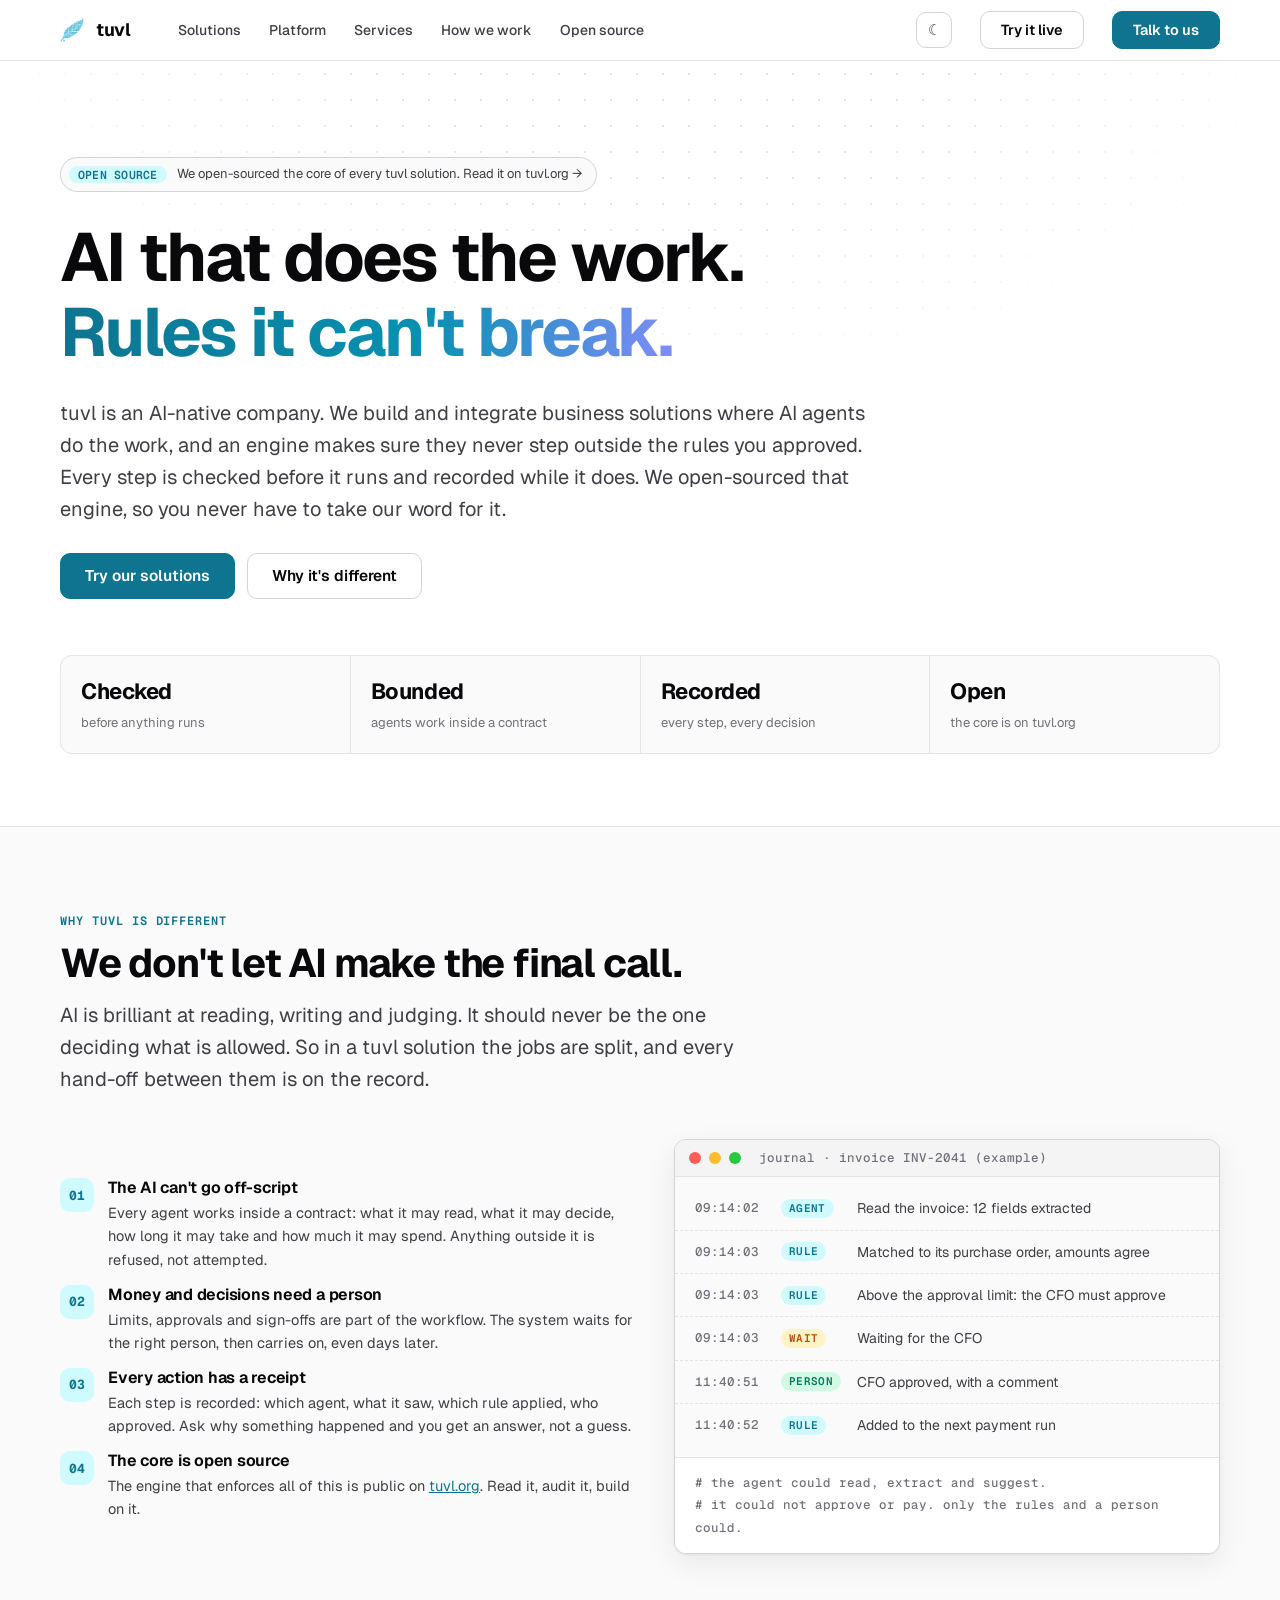
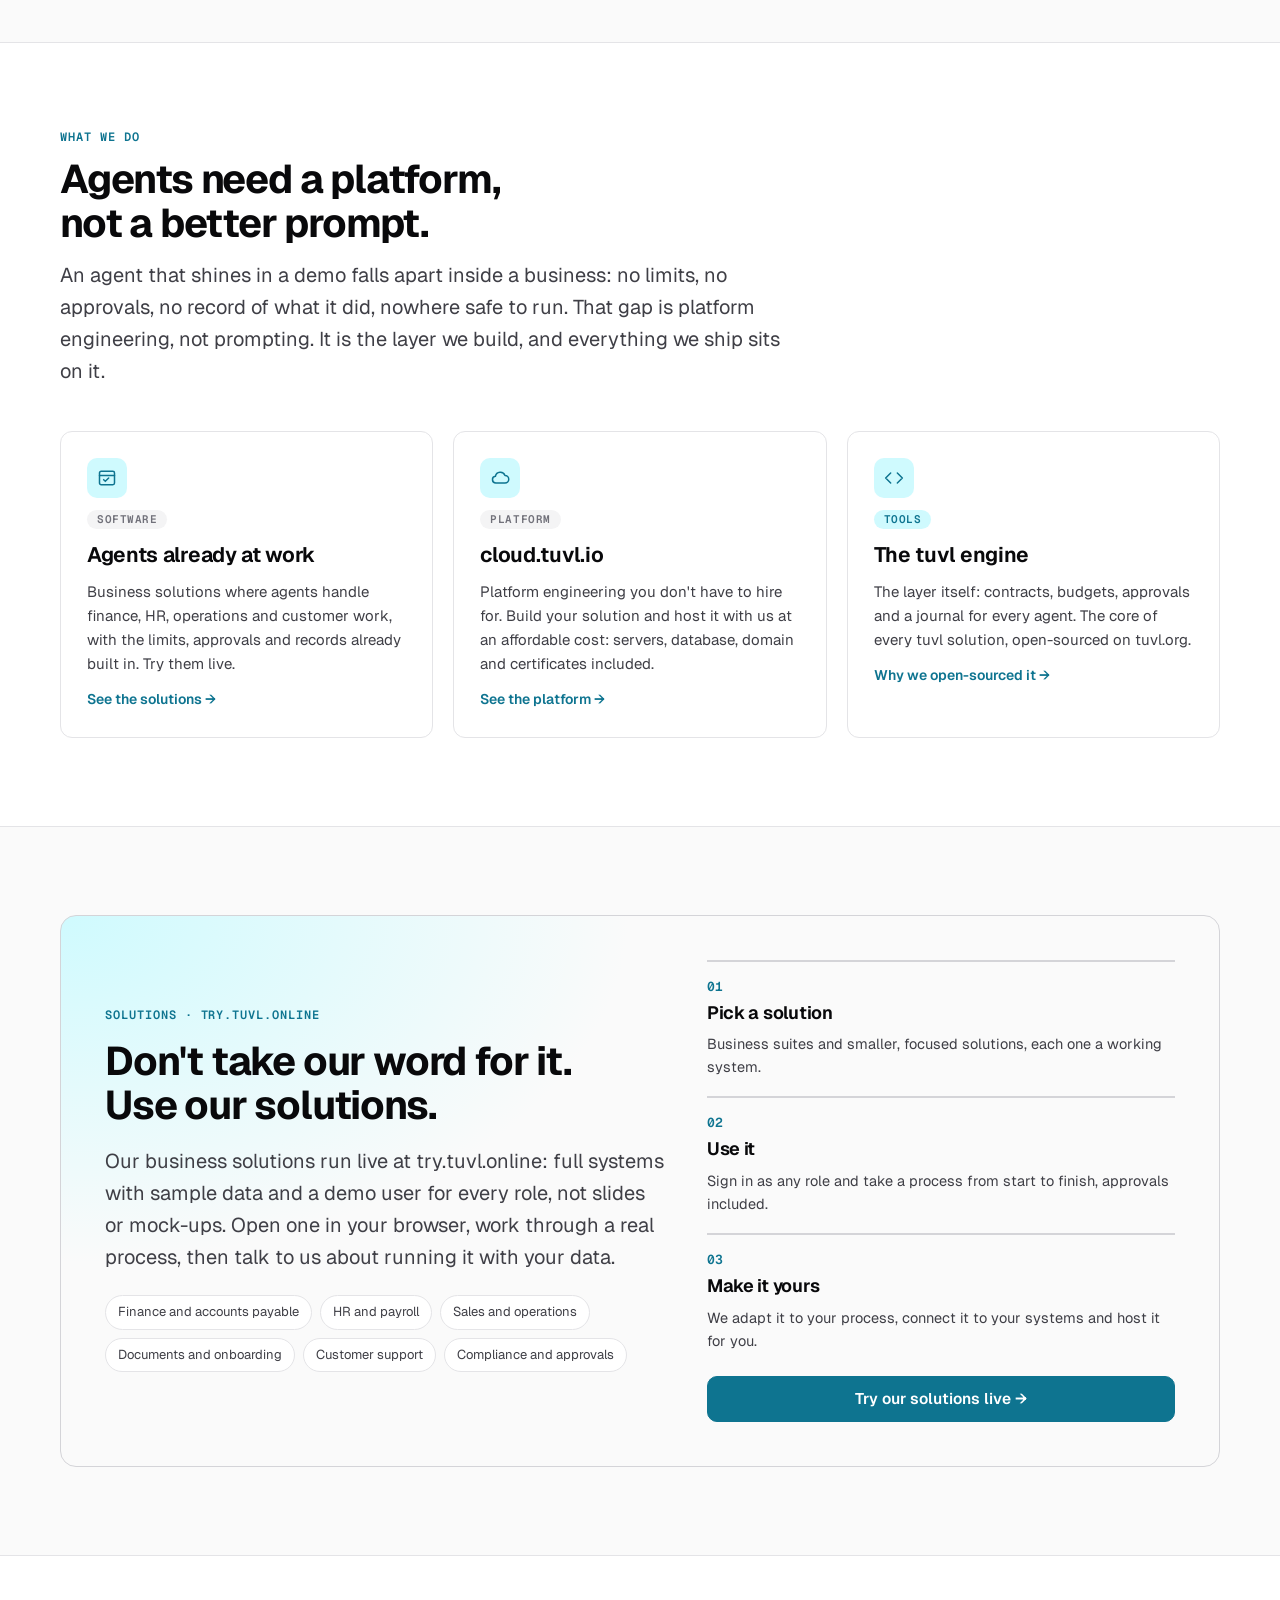
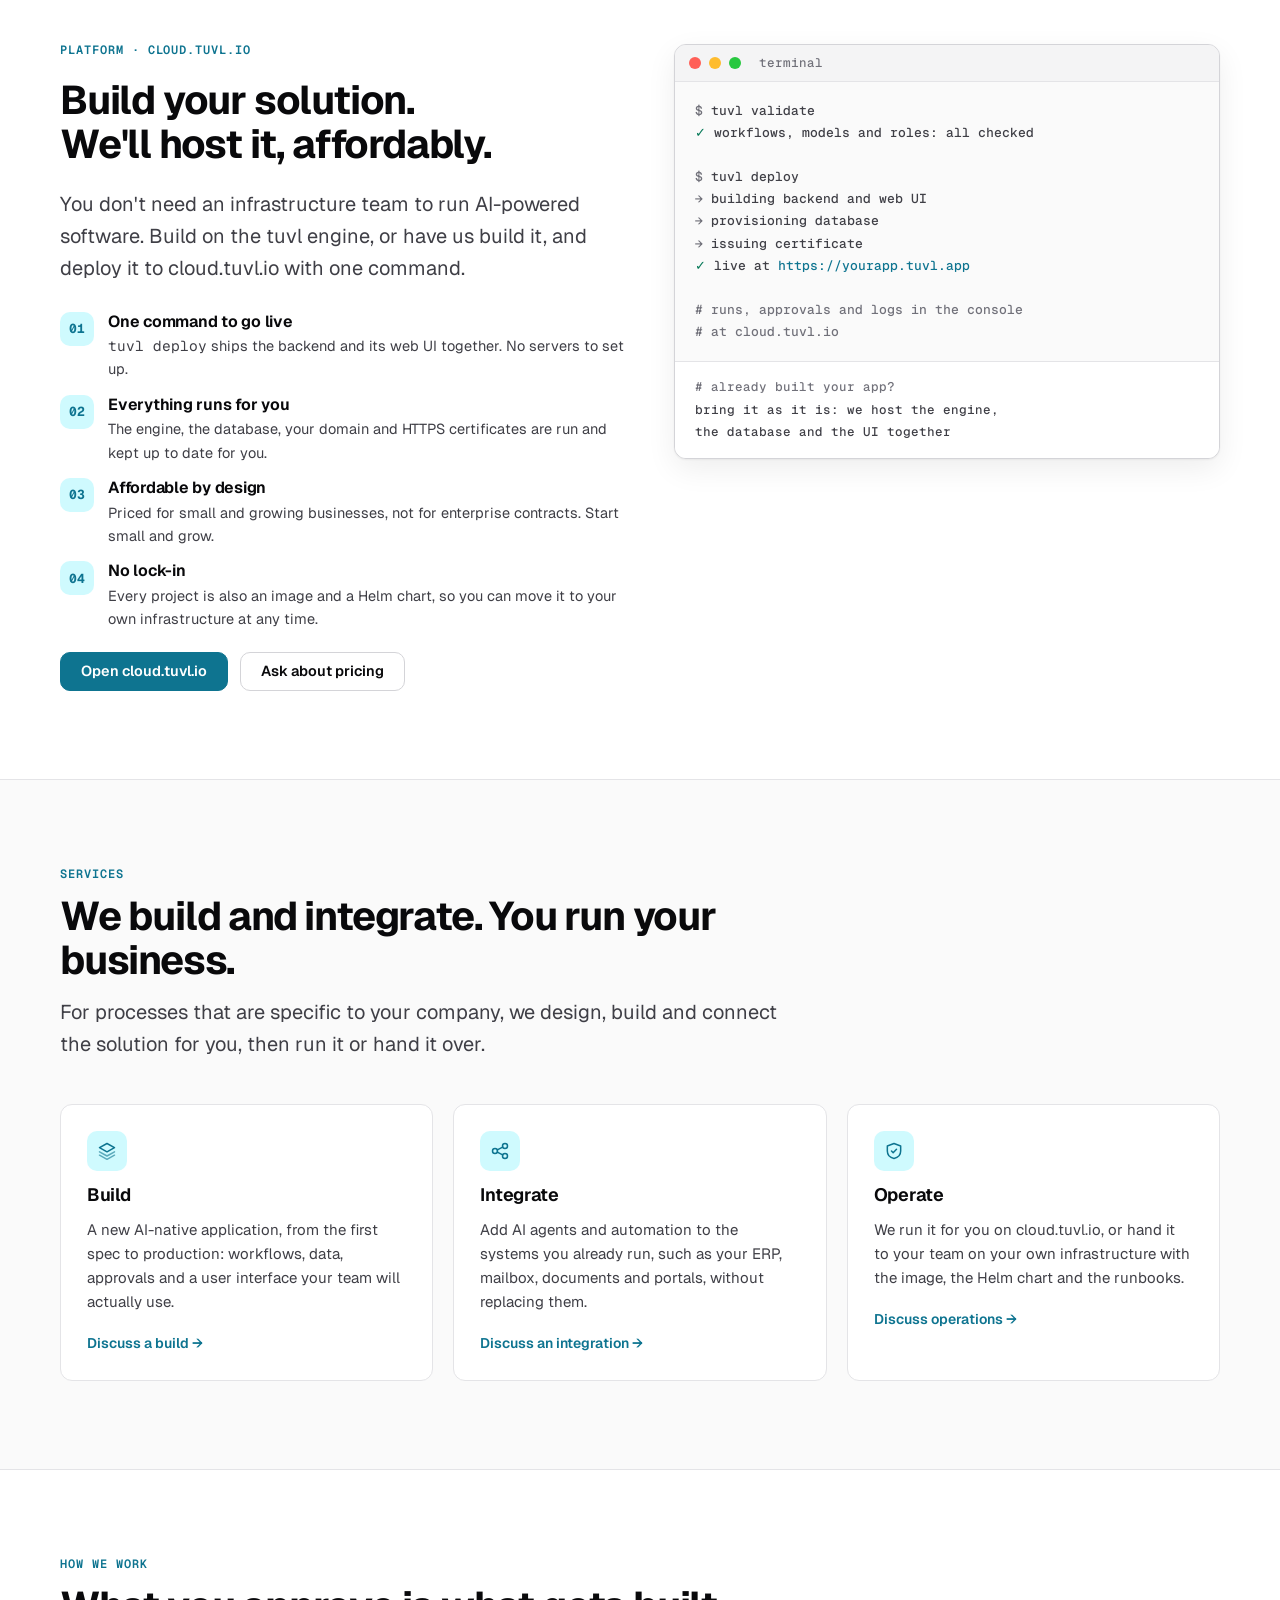
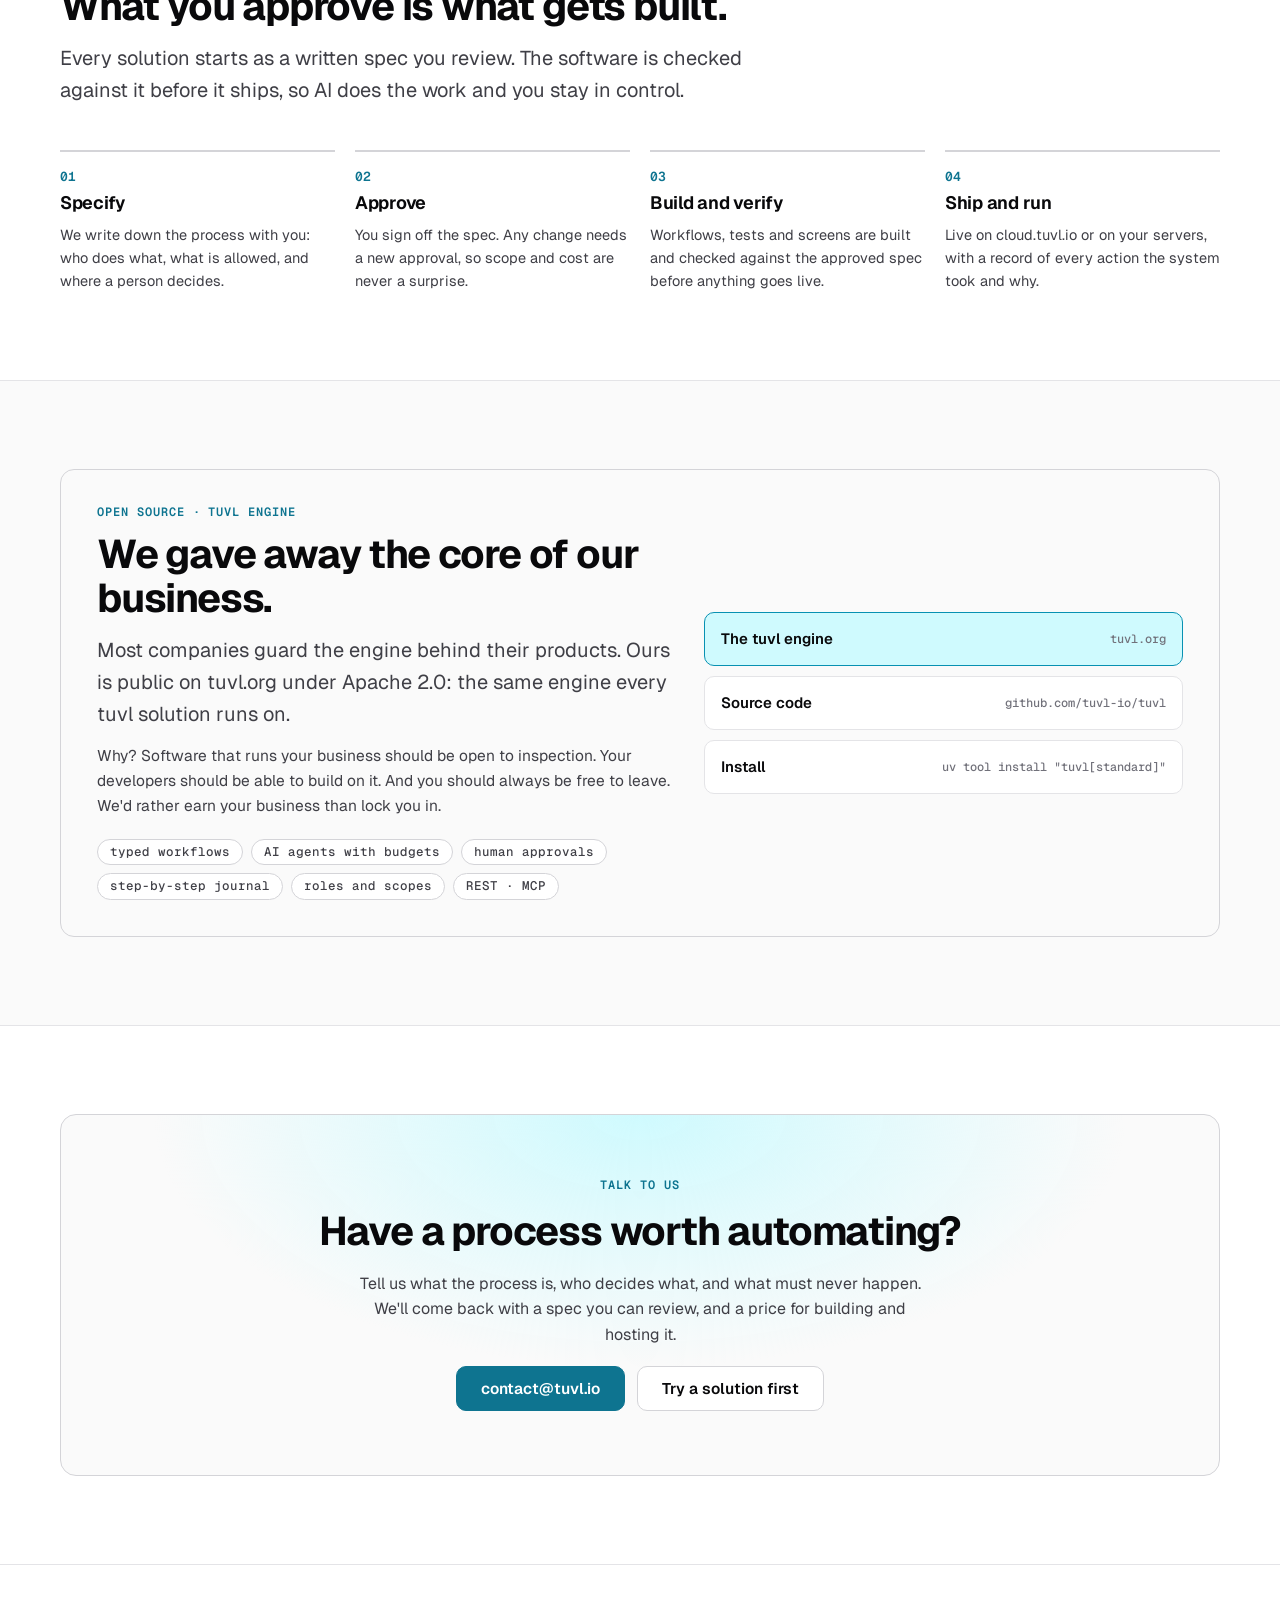
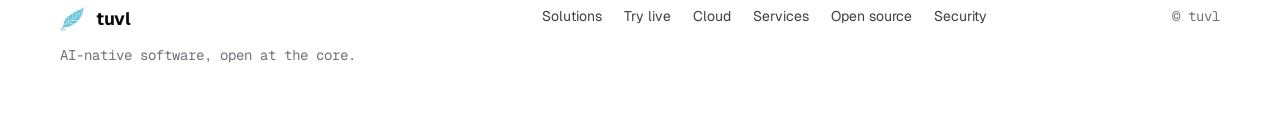
==== commit 33e13a3e: "Give the site its own tagline: AI-native software, open at the core" ====
--- a/index.html
+++ b/index.html
@@ -4,12 +4,12 @@
   <meta charset="utf-8">
   <meta name="viewport" content="width=device-width, initial-scale=1">
   <meta name="theme-color" content="#ffffff">
-  <title>tuvl — AI that does the work. Rules it can't break.</title>
+  <title>tuvl — AI-native software, open at the core</title>
   <meta name="description" content="tuvl is an AI-native company. We build and integrate AI-powered business solutions, and provide the software, platforms and tools to run them: ready-made suites, cloud.tuvl.io hosting and the open-source tuvl engine.">
   <link rel="canonical" href="https://tuvl.io/">
   <meta property="og:type" content="website">
   <meta property="og:url" content="https://tuvl.io/">
-  <meta property="og:title" content="tuvl — AI that does the work. Rules it can't break.">
+  <meta property="og:title" content="tuvl — AI-native software, open at the core">
   <meta property="og:description" content="An AI-native company: we build and integrate AI business solutions, and we open-sourced their core.">
   <meta property="og:image" content="https://tuvl.io/assets/logo.png">
   <link rel="icon" type="image/png" href="favicon-32.png">
@@ -272,7 +272,7 @@
   <div class="wrap">
     <div>
       <a class="brand" href="#top" style="color:var(--ink)"><img src="feather.svg" alt="" width="22" height="24">tuvl</a>
-      <p style="margin-top:10px" class="mono">AI that does the work. Rules it can't break.</p>
+      <p style="margin-top:10px" class="mono">AI-native software, open at the core.</p>
     </div>
     <nav aria-label="Footer">
       <a href="#solutions">Solutions</a><a href="https://try.tuvl.online/?utm_source=tuvl.io&amp;utm_medium=footer">Try live</a><a href="https://cloud.tuvl.io/?utm_source=tuvl.io&amp;utm_medium=footer">Cloud</a><a href="#services">Services</a><a href="https://tuvl.org/?utm_source=tuvl.io&amp;utm_medium=footer">Open source</a><a href="mailto:security@tuvl.io">Security</a>
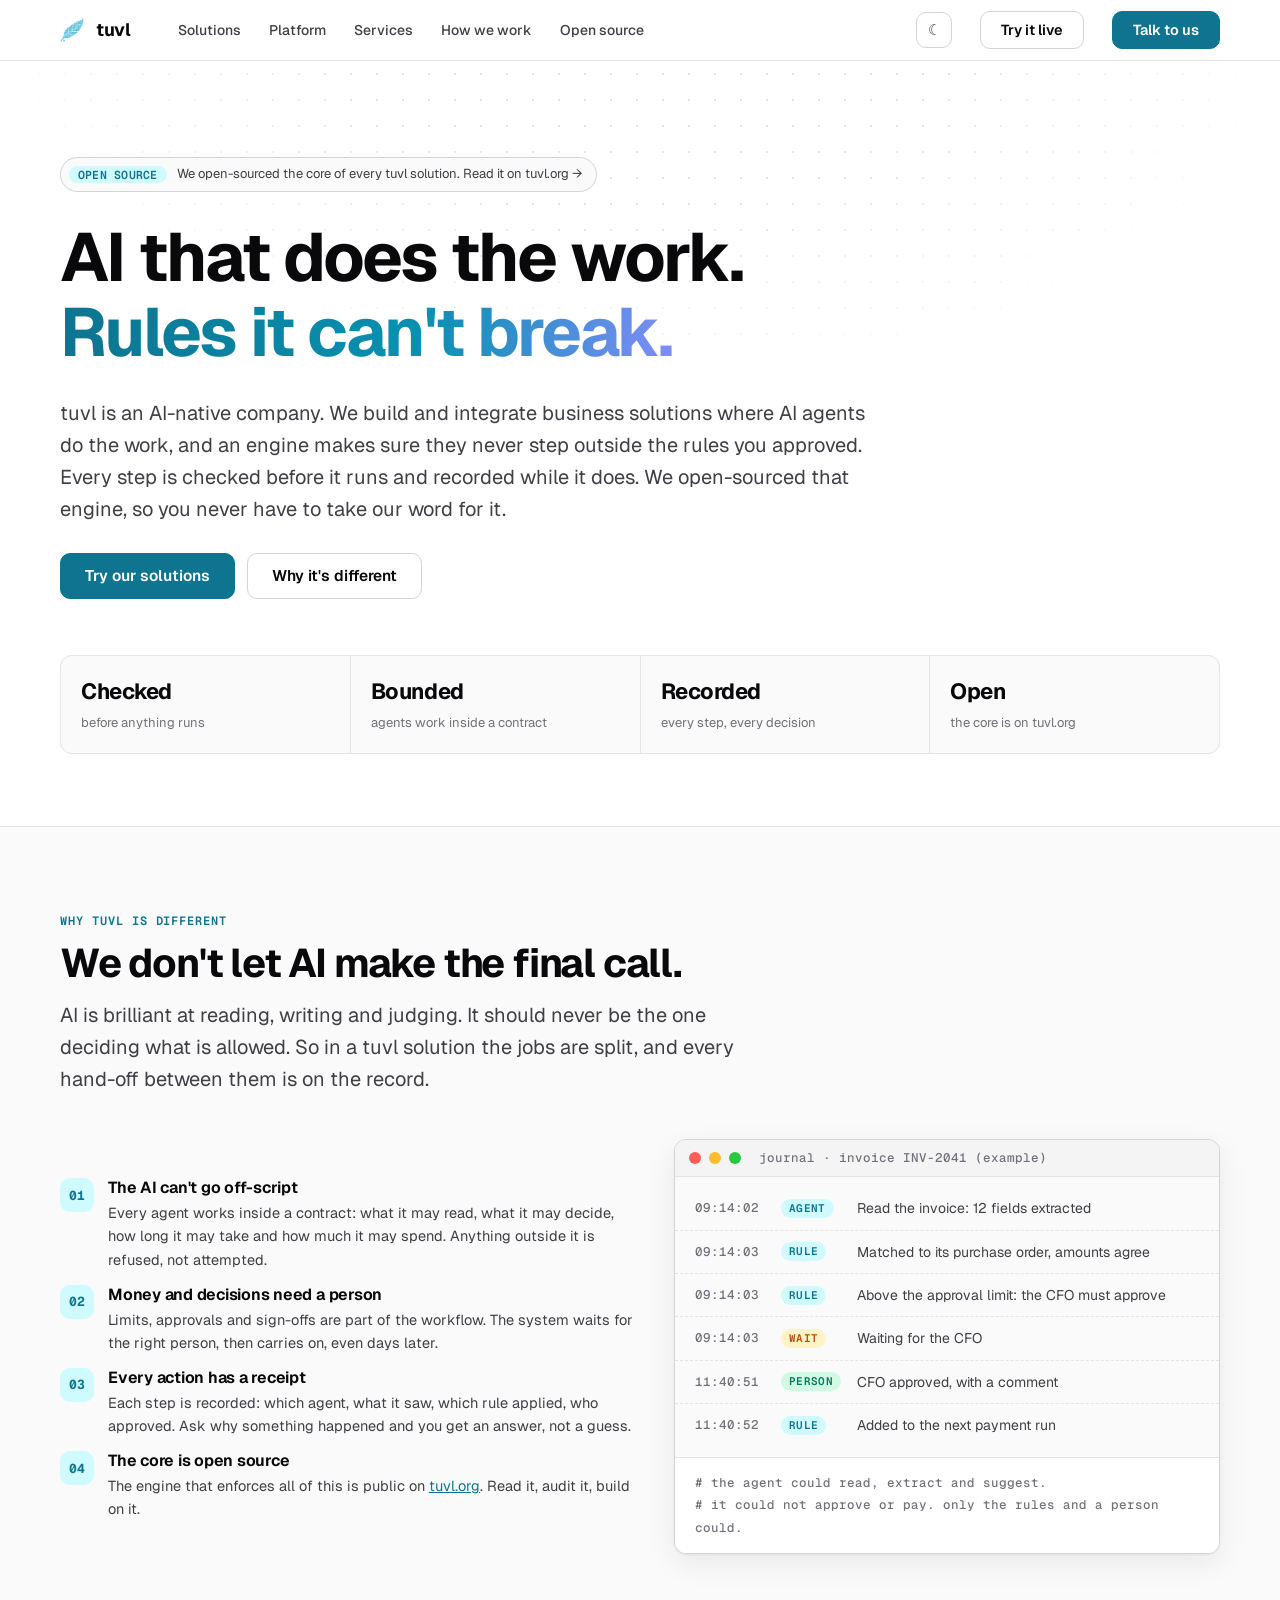
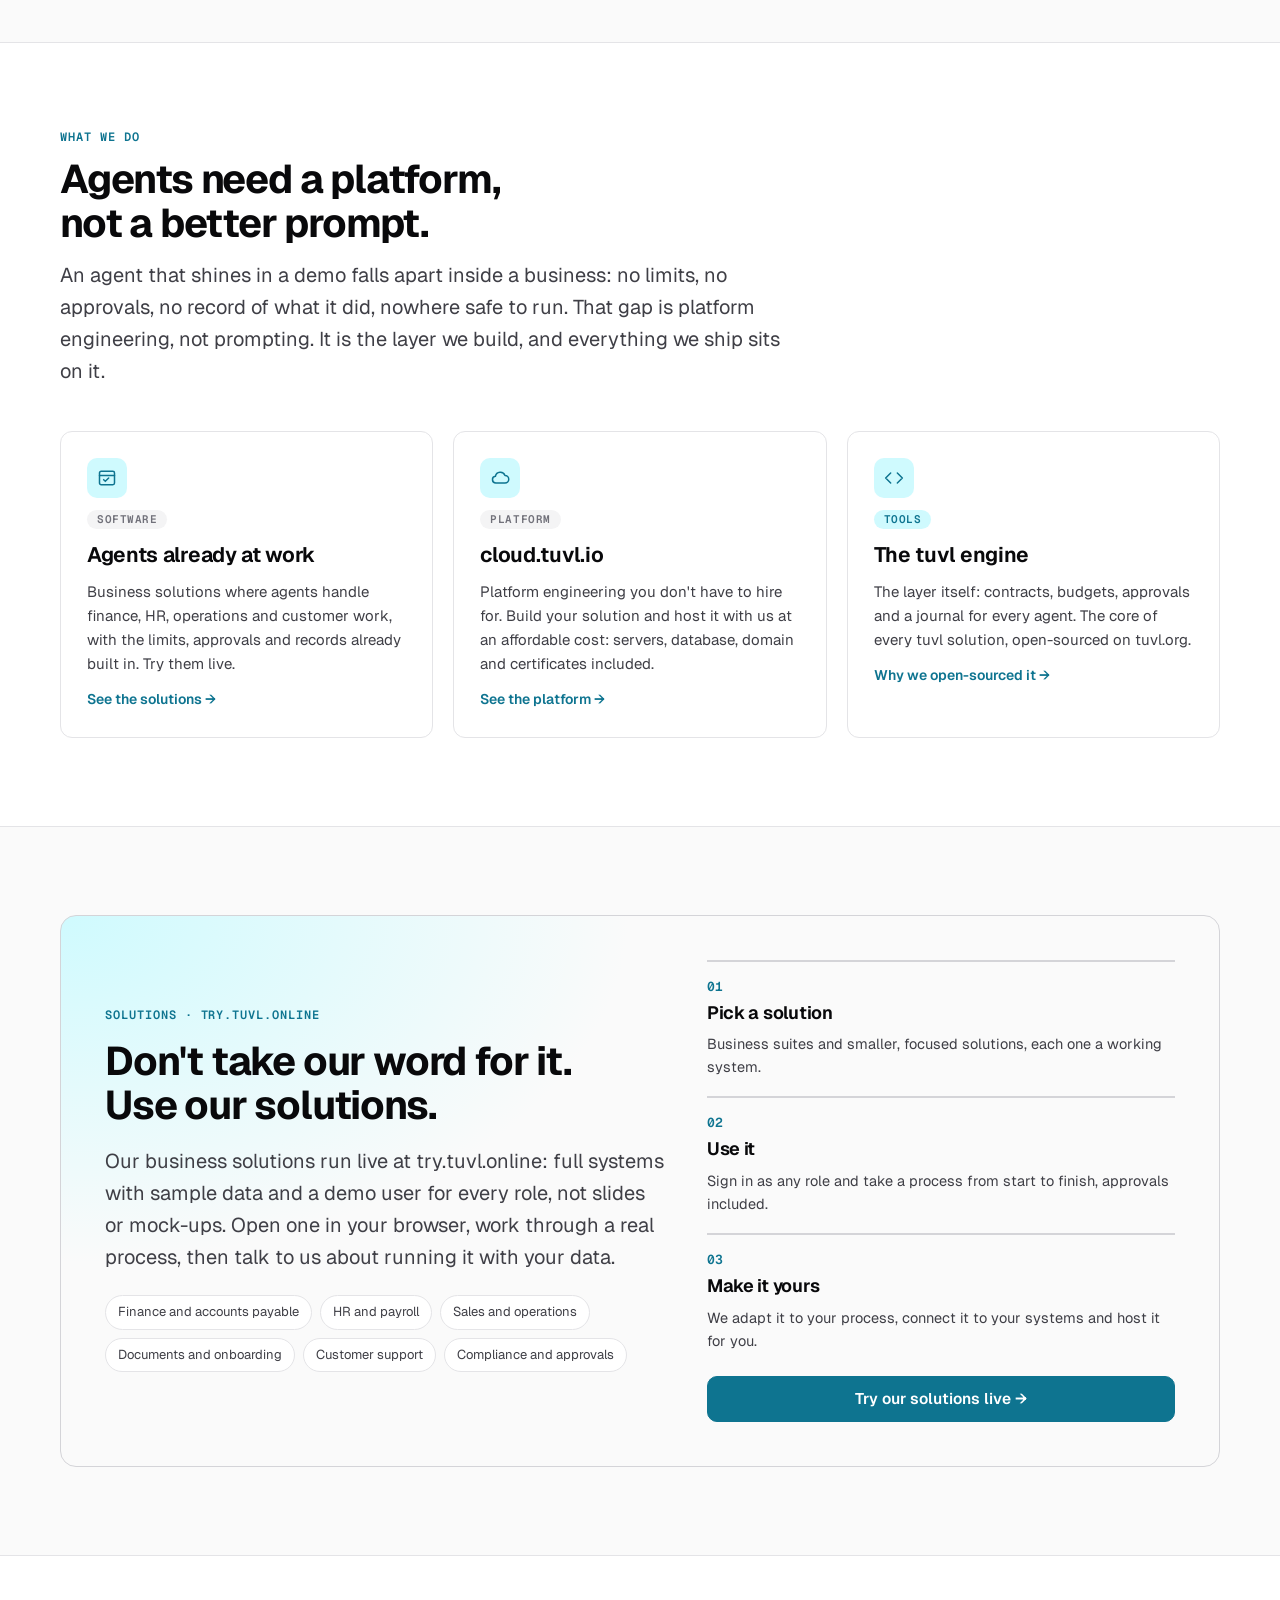
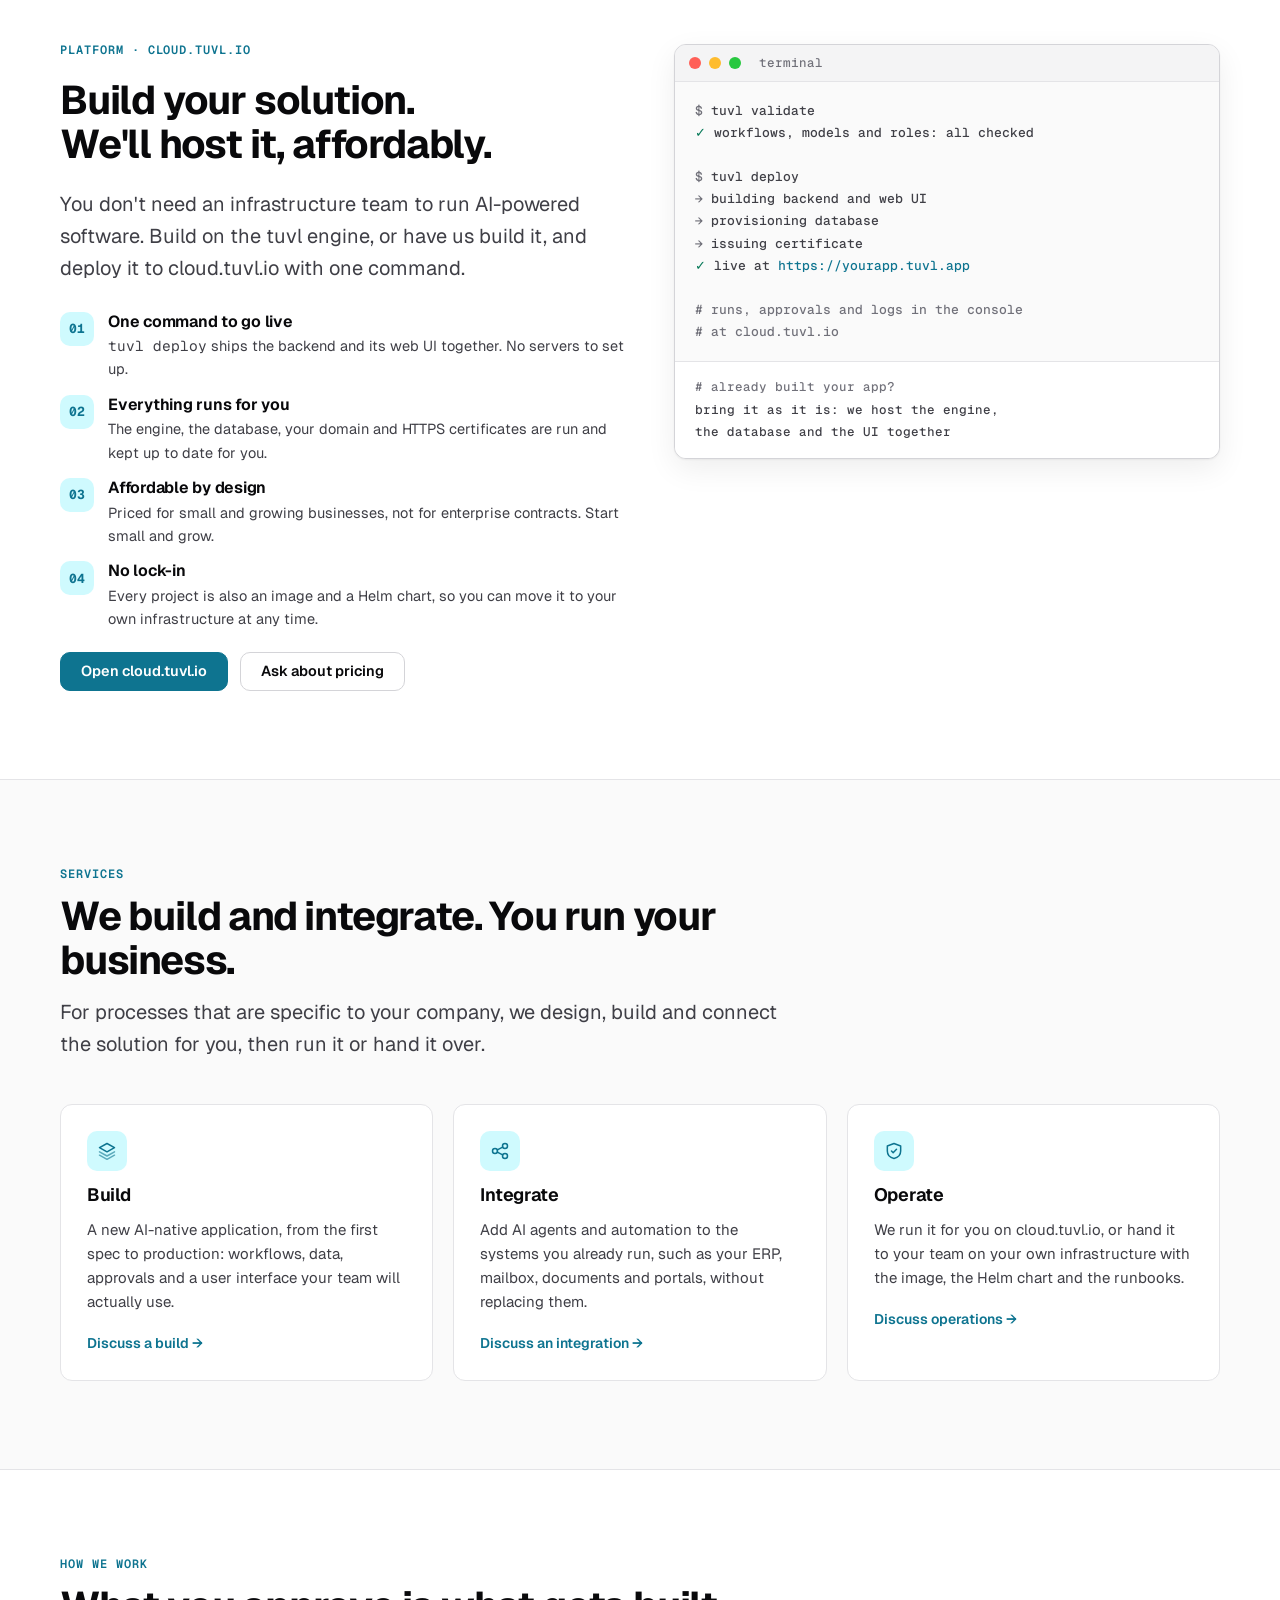
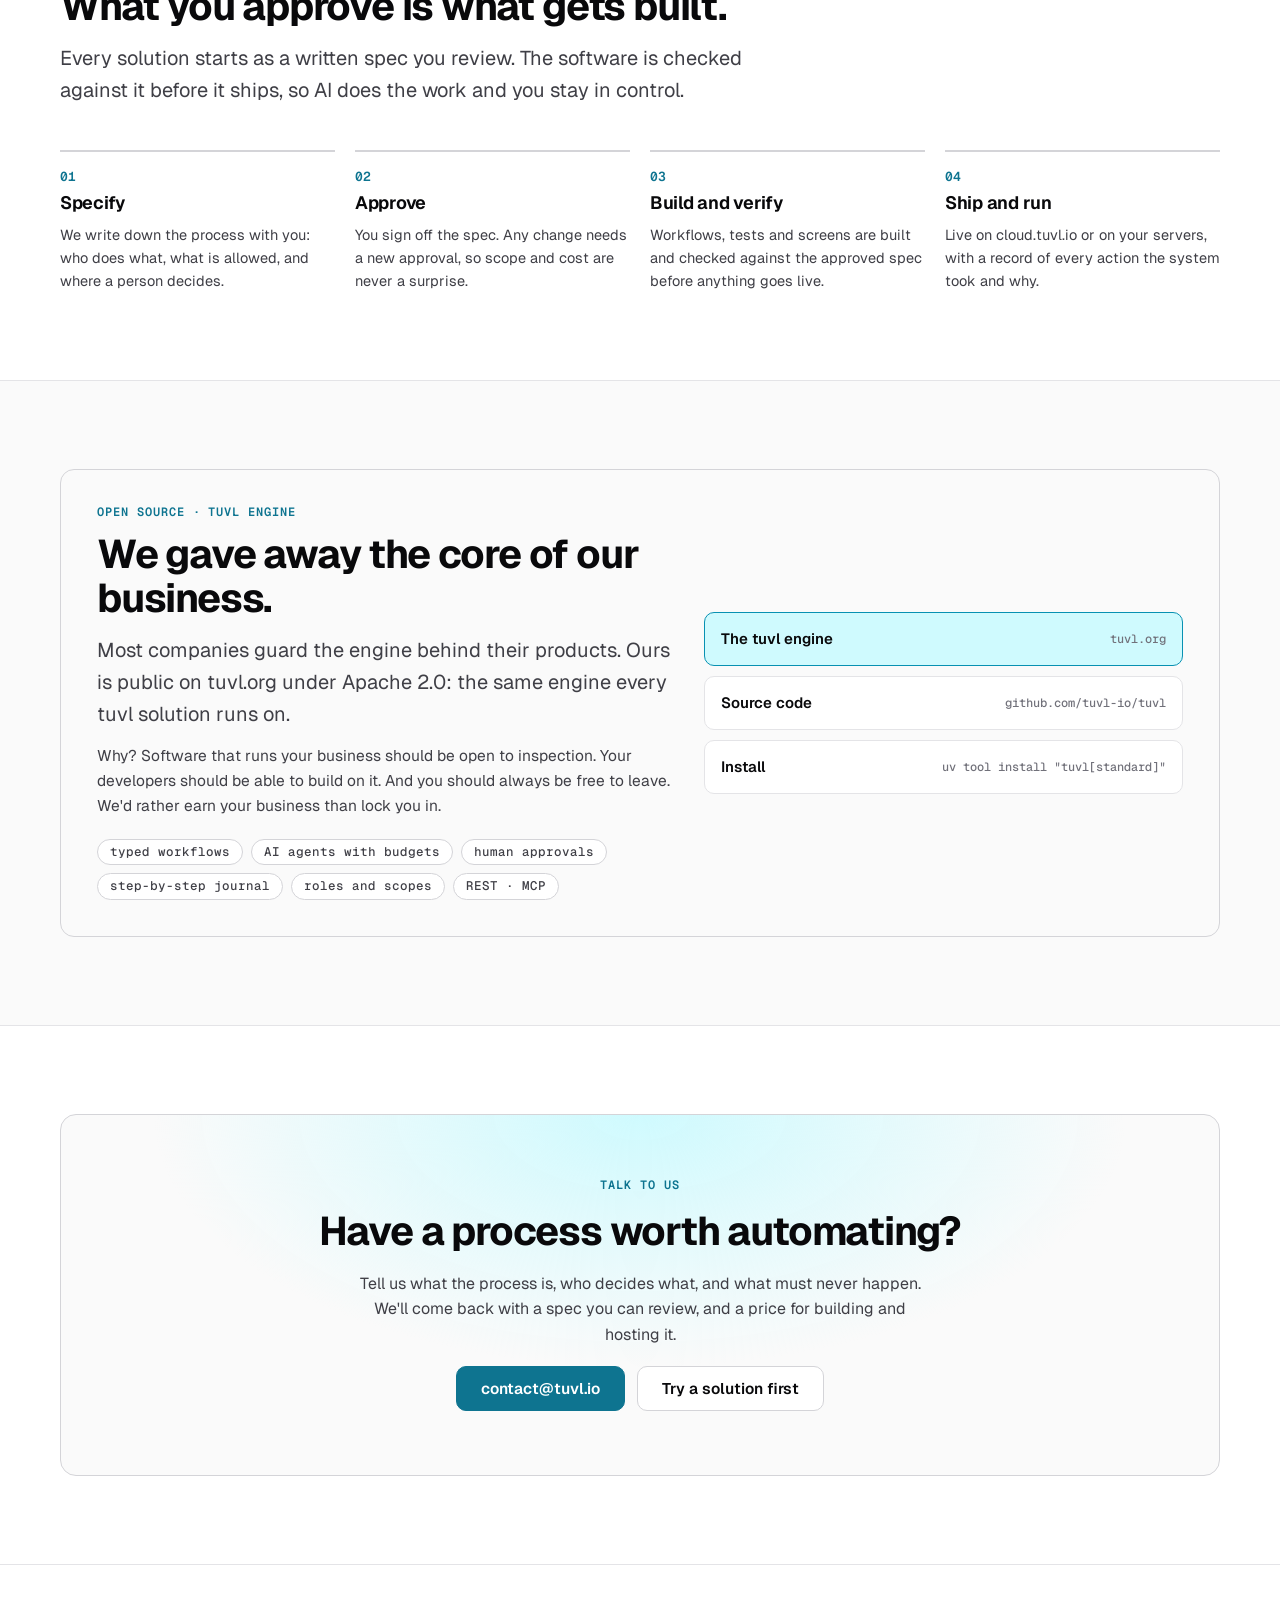
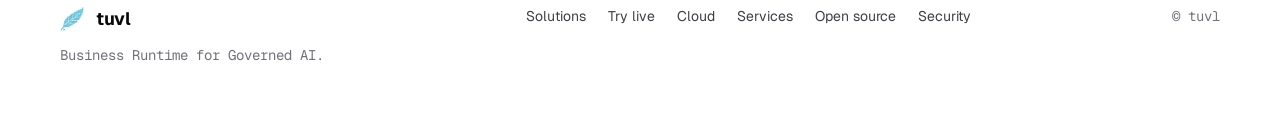
==== commit cb54526c: "Tagline: Business Runtime for Governed AI" ====
--- a/index.html
+++ b/index.html
@@ -4,12 +4,12 @@
   <meta charset="utf-8">
   <meta name="viewport" content="width=device-width, initial-scale=1">
   <meta name="theme-color" content="#ffffff">
-  <title>tuvl — AI-native software, open at the core</title>
+  <title>tuvl — Business Runtime for Governed AI</title>
   <meta name="description" content="tuvl is an AI-native company. We build and integrate AI-powered business solutions, and provide the software, platforms and tools to run them: ready-made suites, cloud.tuvl.io hosting and the open-source tuvl engine.">
   <link rel="canonical" href="https://tuvl.io/">
   <meta property="og:type" content="website">
   <meta property="og:url" content="https://tuvl.io/">
-  <meta property="og:title" content="tuvl — AI-native software, open at the core">
+  <meta property="og:title" content="tuvl — Business Runtime for Governed AI">
   <meta property="og:description" content="An AI-native company: we build and integrate AI business solutions, and we open-sourced their core.">
   <meta property="og:image" content="https://tuvl.io/assets/logo.png">
   <link rel="icon" type="image/png" href="favicon-32.png">
@@ -272,7 +272,7 @@
   <div class="wrap">
     <div>
       <a class="brand" href="#top" style="color:var(--ink)"><img src="feather.svg" alt="" width="22" height="24">tuvl</a>
-      <p style="margin-top:10px" class="mono">AI-native software, open at the core.</p>
+      <p style="margin-top:10px" class="mono">Business Runtime for Governed AI.</p>
     </div>
     <nav aria-label="Footer">
       <a href="#solutions">Solutions</a><a href="https://try.tuvl.online/?utm_source=tuvl.io&amp;utm_medium=footer">Try live</a><a href="https://cloud.tuvl.io/?utm_source=tuvl.io&amp;utm_medium=footer">Cloud</a><a href="#services">Services</a><a href="https://tuvl.org/?utm_source=tuvl.io&amp;utm_medium=footer">Open source</a><a href="mailto:security@tuvl.io">Security</a>
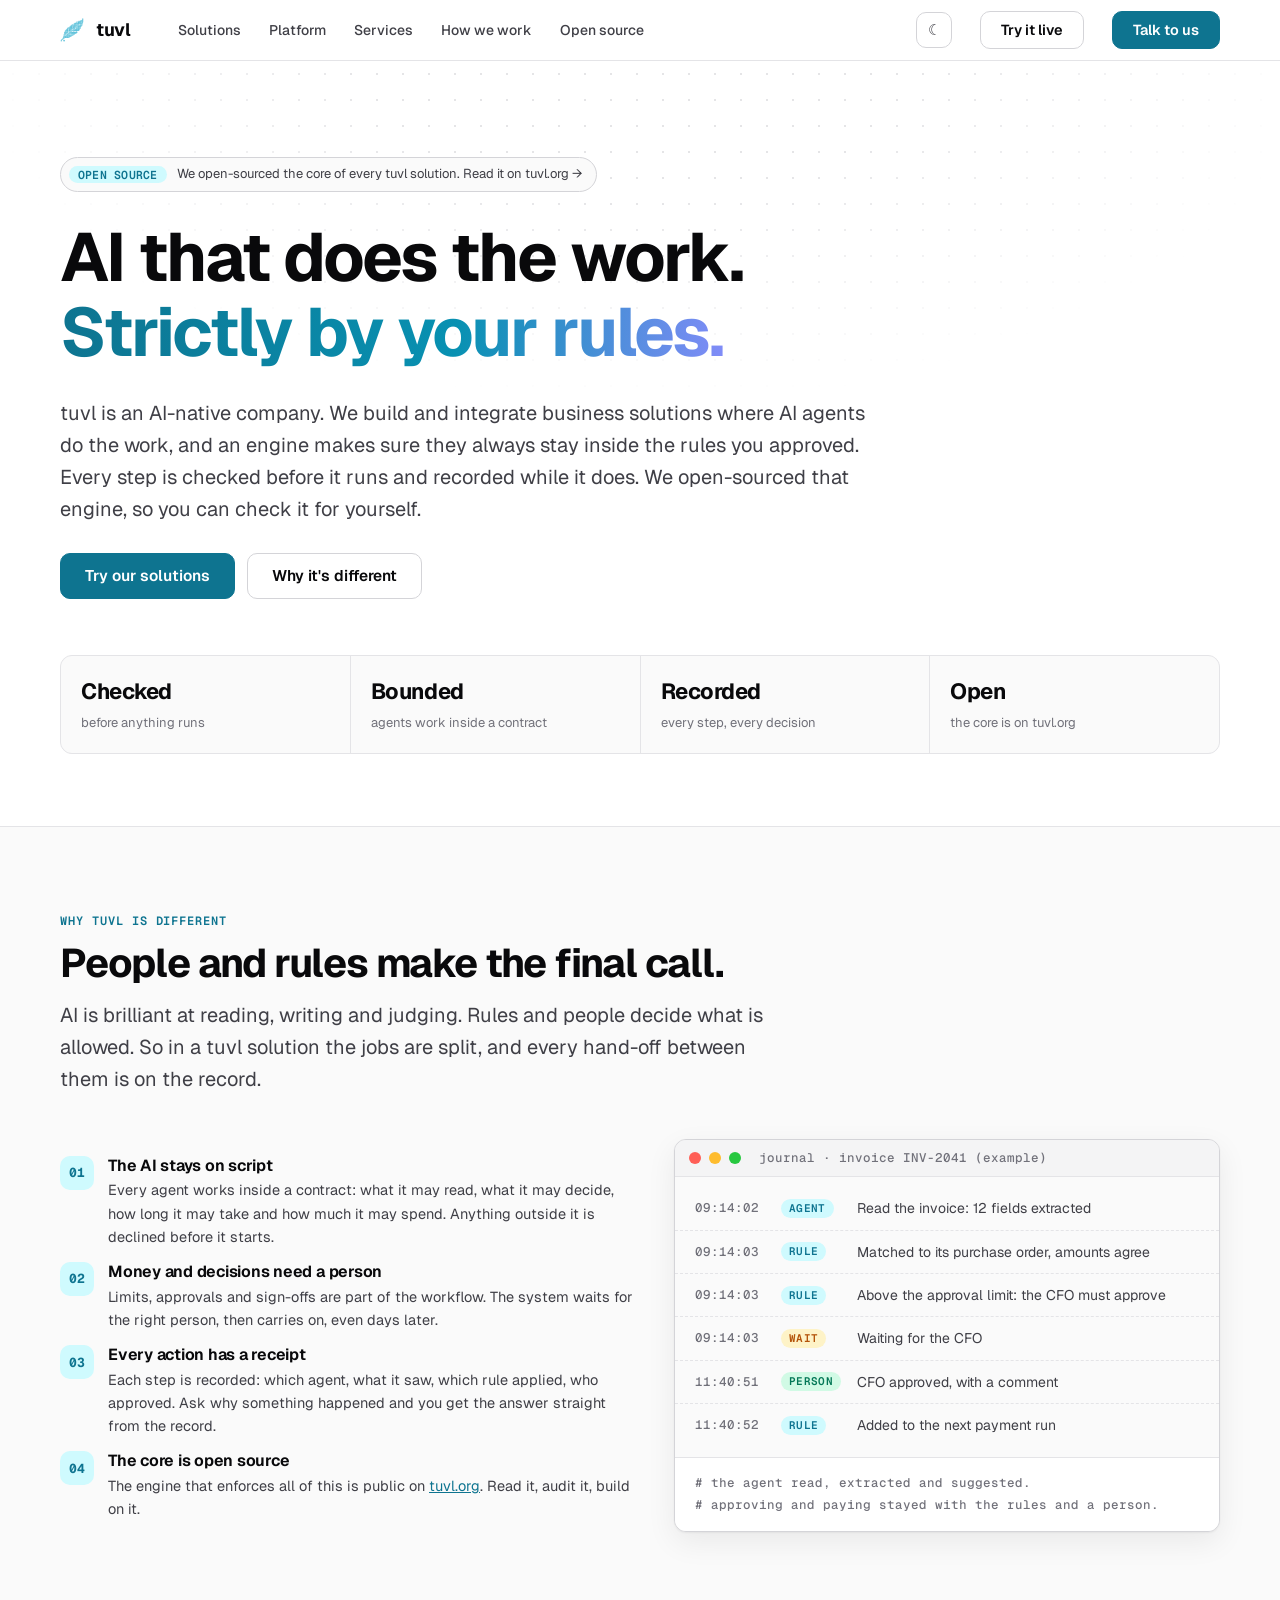
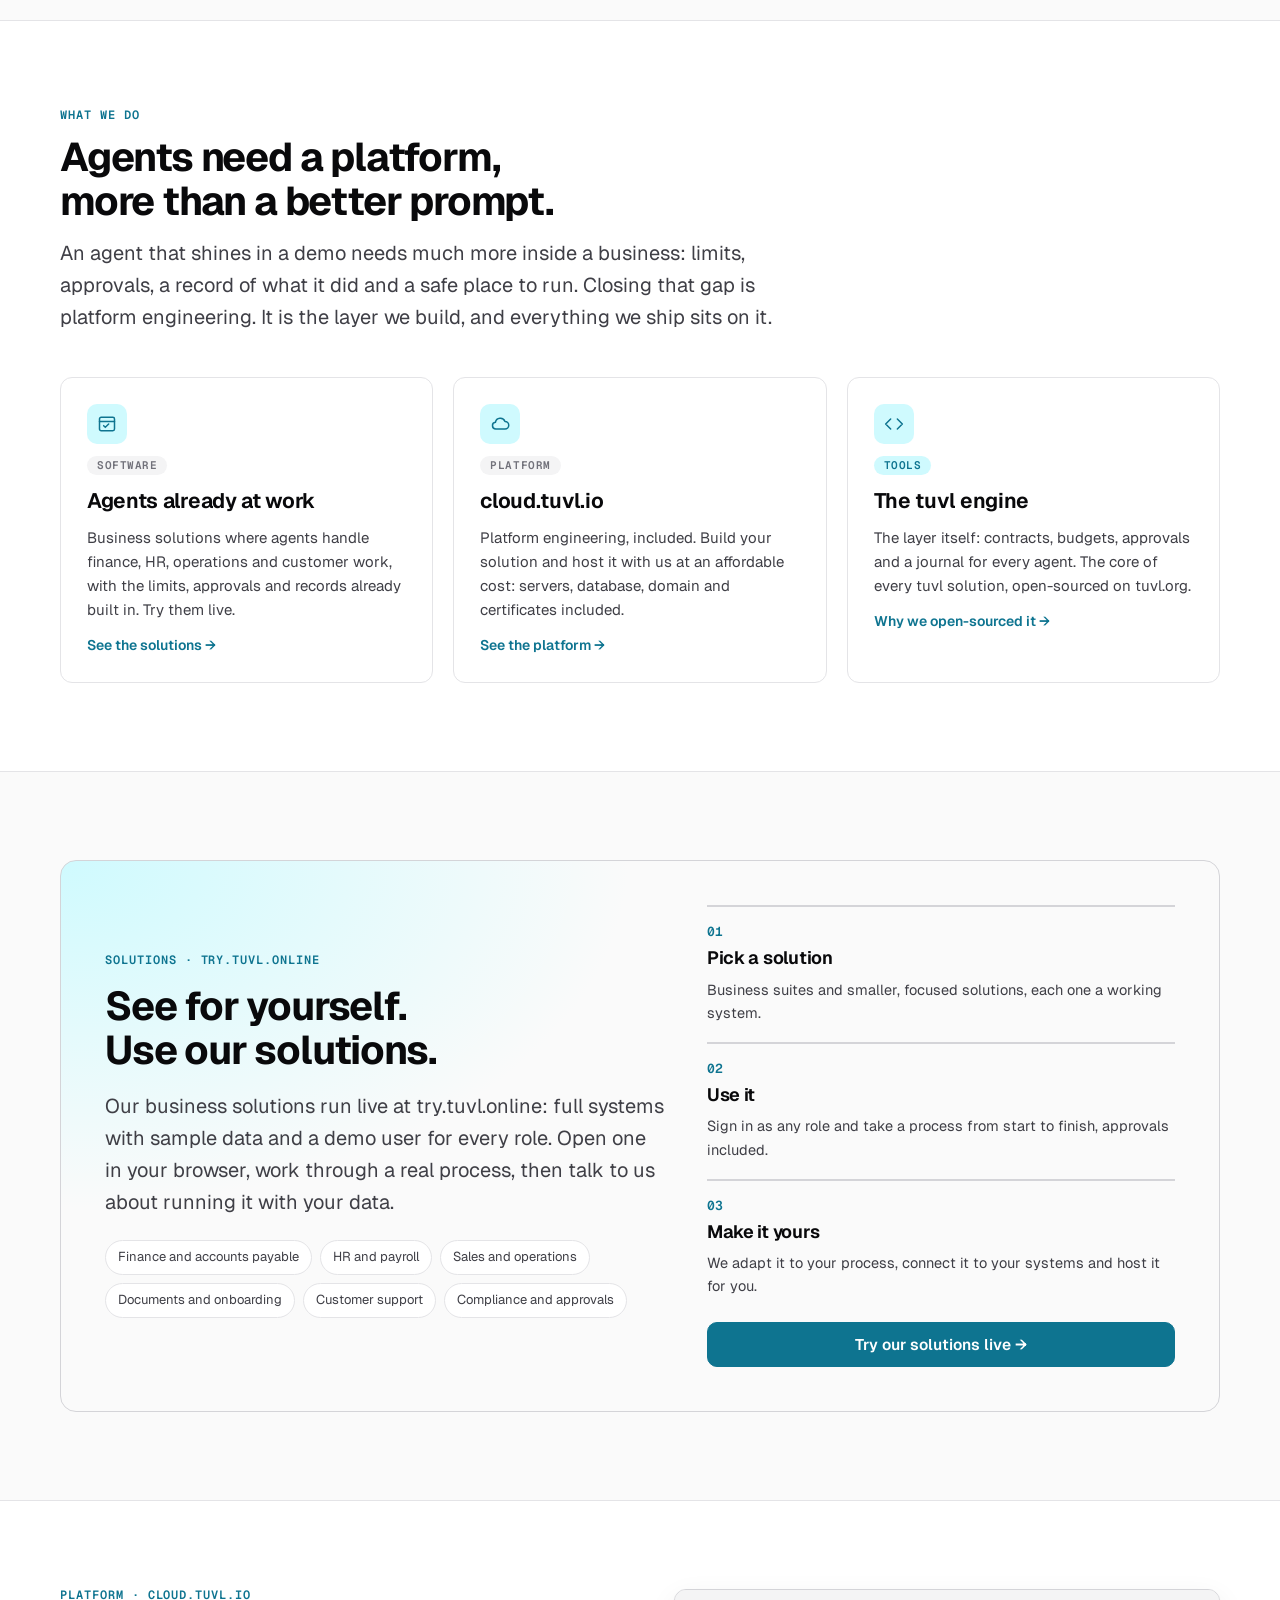
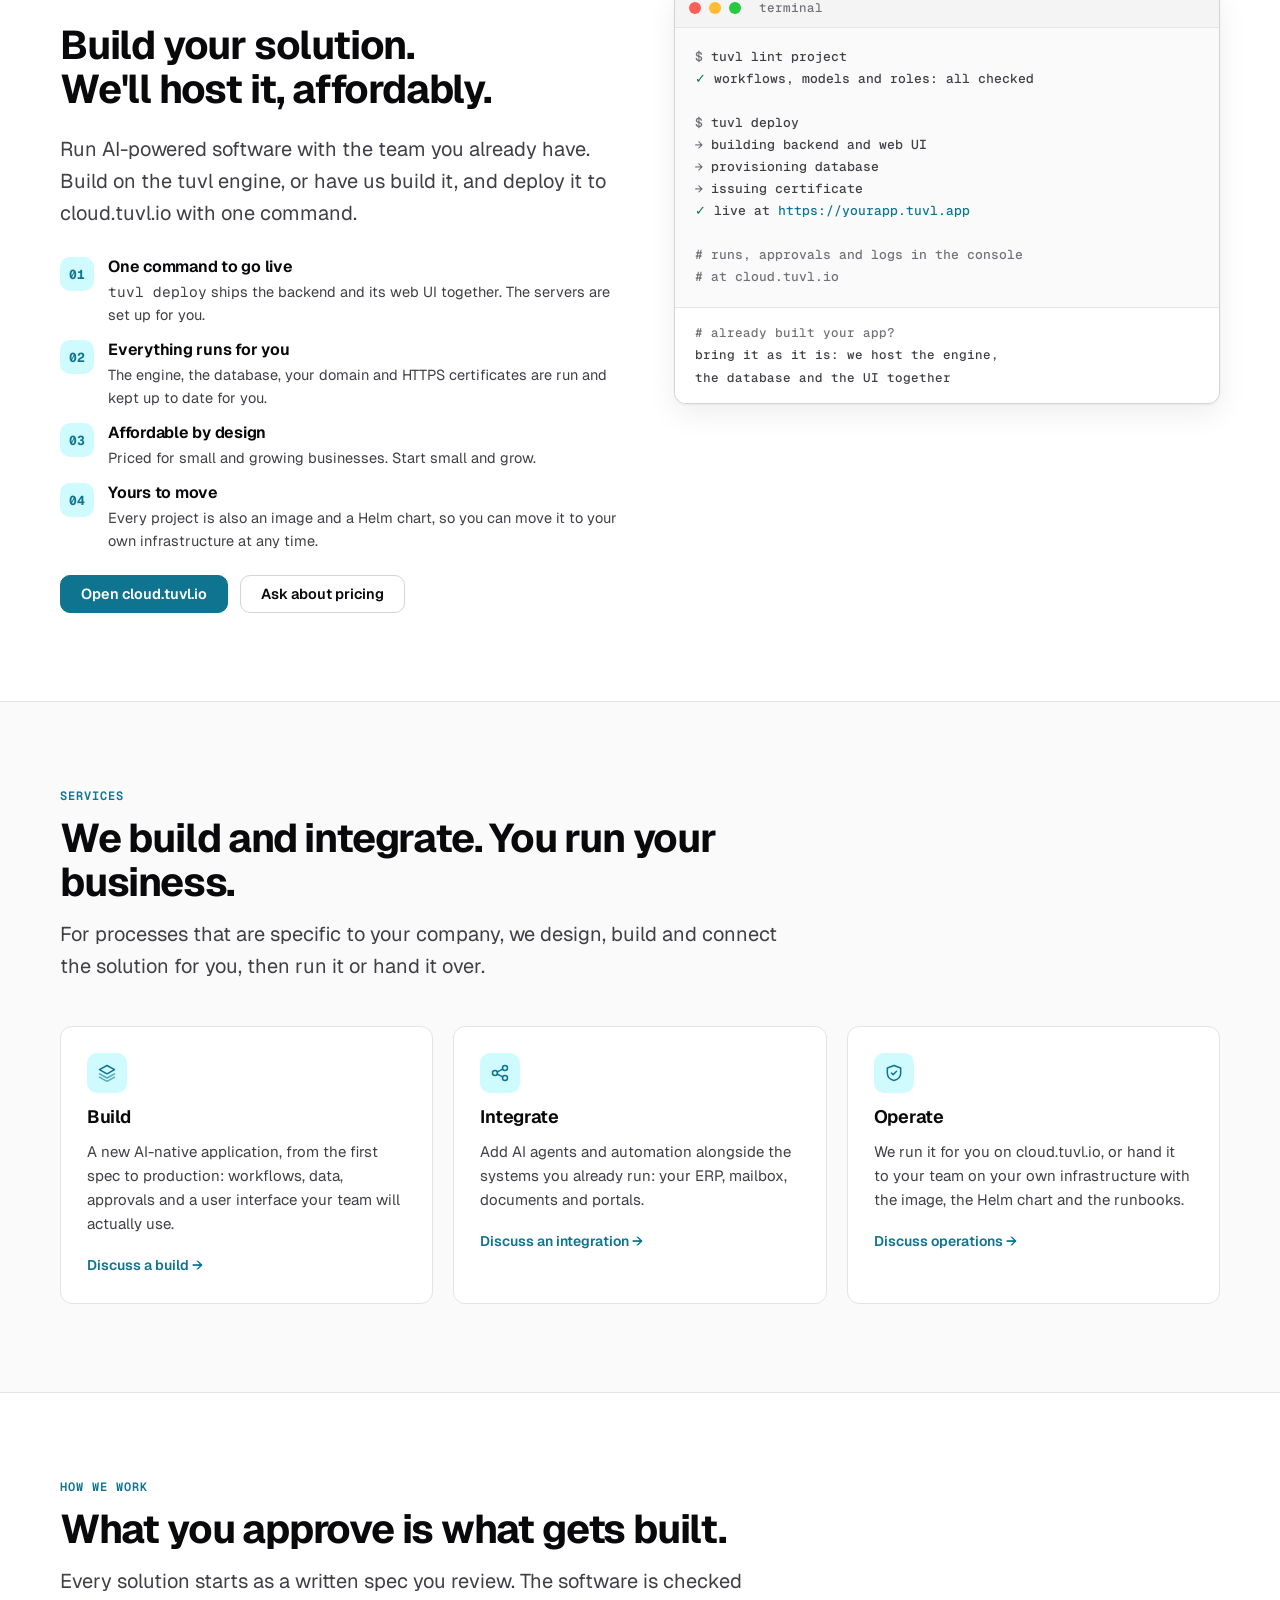
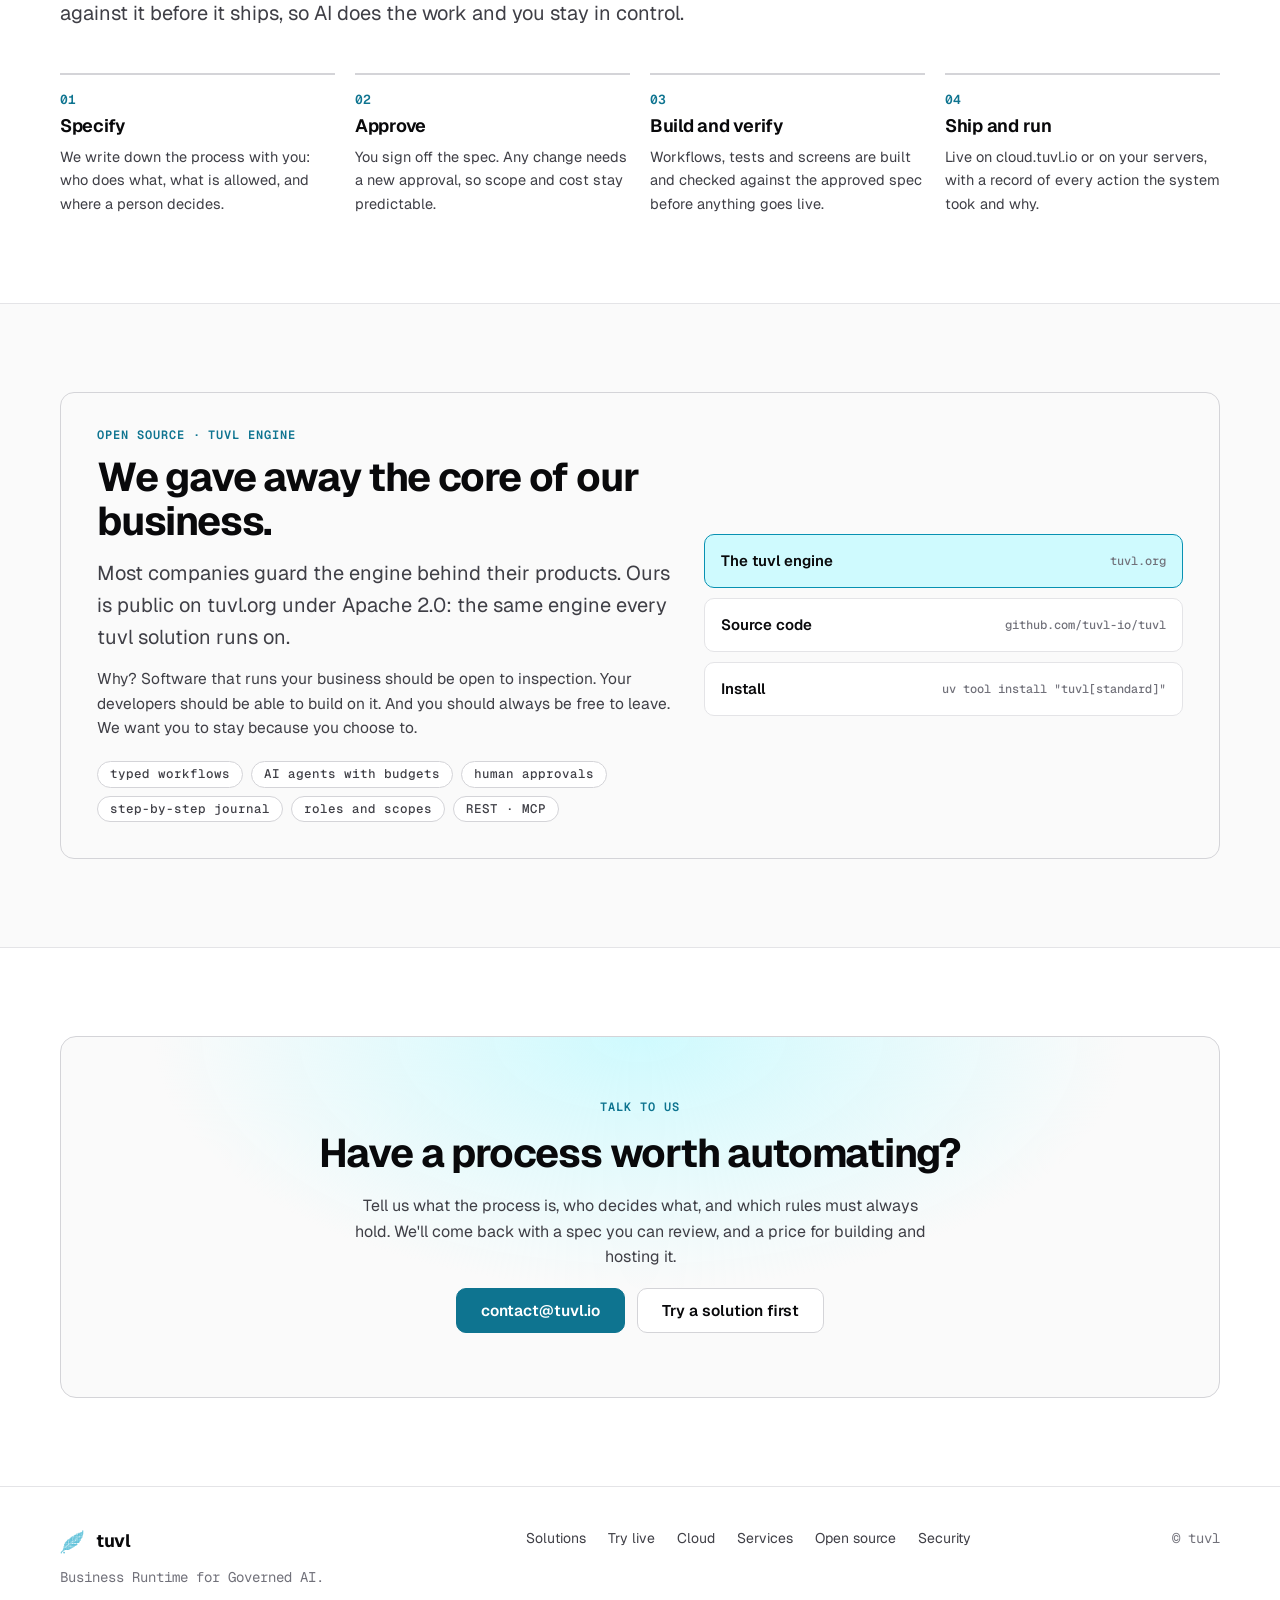
==== commit 5f593478: "Reword the site in positive terms; show tuvl lint project in the terminal example" ====
--- a/index.html
+++ b/index.html
@@ -45,8 +45,8 @@
 <div class="hero">
   <div class="wrap">
     <a class="pill" href="https://tuvl.org/?utm_source=tuvl.io&amp;utm_medium=hero_pill"><b>OPEN SOURCE</b> We open-sourced the core of every tuvl solution. Read it on tuvl.org →</a>
-    <h1>AI that does the work.<br><em>Rules it can't break.</em></h1>
-    <p class="lede">tuvl is an AI-native company. We build and integrate business solutions where AI agents do the work, and an engine makes sure they never step outside the rules you approved. Every step is checked before it runs and recorded while it does. We open-sourced that engine, so you never have to take our word for it.</p>
+    <h1>AI that does the work.<br><em>Strictly by your rules.</em></h1>
+    <p class="lede">tuvl is an AI-native company. We build and integrate business solutions where AI agents do the work, and an engine makes sure they always stay inside the rules you approved. Every step is checked before it runs and recorded while it does. We open-sourced that engine, so you can check it for yourself.</p>
     <div class="cta-row">
       <a class="btn primary lg" href="https://try.tuvl.online/?utm_source=tuvl.io&amp;utm_medium=hero">Try our solutions</a>
       <a class="btn lg" href="#different">Why it's different</a>
@@ -65,14 +65,14 @@
   <div class="wrap">
     <div class="sec-head">
       <span class="kicker">Why tuvl is different</span>
-      <h2>We don't let AI make the final call.</h2>
-      <p class="lede">AI is brilliant at reading, writing and judging. It should never be the one deciding what is allowed. So in a tuvl solution the jobs are split, and every hand-off between them is on the record.</p>
+      <h2>People and rules make the final call.</h2>
+      <p class="lede">AI is brilliant at reading, writing and judging. Rules and people decide what is allowed. So in a tuvl solution the jobs are split, and every hand-off between them is on the record.</p>
     </div>
     <div class="engine">
       <div class="guarantees">
-        <div class="guarantee"><i>01</i><div><h3>The AI can't go off-script</h3><p>Every agent works inside a contract: what it may read, what it may decide, how long it may take and how much it may spend. Anything outside it is refused, not attempted.</p></div></div>
+        <div class="guarantee"><i>01</i><div><h3>The AI stays on script</h3><p>Every agent works inside a contract: what it may read, what it may decide, how long it may take and how much it may spend. Anything outside it is declined before it starts.</p></div></div>
         <div class="guarantee"><i>02</i><div><h3>Money and decisions need a person</h3><p>Limits, approvals and sign-offs are part of the workflow. The system waits for the right person, then carries on, even days later.</p></div></div>
-        <div class="guarantee"><i>03</i><div><h3>Every action has a receipt</h3><p>Each step is recorded: which agent, what it saw, which rule applied, who approved. Ask why something happened and you get an answer, not a guess.</p></div></div>
+        <div class="guarantee"><i>03</i><div><h3>Every action has a receipt</h3><p>Each step is recorded: which agent, what it saw, which rule applied, who approved. Ask why something happened and you get the answer straight from the record.</p></div></div>
         <div class="guarantee"><i>04</i><div><h3>The core is open source</h3><p>The engine that enforces all of this is public on <a href="https://tuvl.org/?utm_source=tuvl.io&amp;utm_medium=different">tuvl.org</a>. Read it, audit it, build on it.</p></div></div>
       </div>
 
@@ -86,7 +86,7 @@
           <li><time>11:40:51</time><span class="who person">person</span><span>CFO approved, with a comment</span></li>
           <li><time>11:40:52</time><span class="who rule">rule</span><span>Added to the next payment run</span></li>
         </ol>
-        <div class="verify"><span class="c"># the agent could read, extract and suggest.</span><br><span class="c"># it could not approve or pay. only the rules and a person could.</span></div>
+        <div class="verify"><span class="c"># the agent read, extracted and suggested.</span><br><span class="c"># approving and paying stayed with the rules and a person.</span></div>
       </div>
     </div>
   </div>
@@ -97,8 +97,8 @@
   <div class="wrap">
     <div class="sec-head">
       <span class="kicker">What we do</span>
-      <h2>Agents need a platform,<br>not a better prompt.</h2>
-      <p class="lede">An agent that shines in a demo falls apart inside a business: no limits, no approvals, no record of what it did, nowhere safe to run. That gap is platform engineering, not prompting. It is the layer we build, and everything we ship sits on it.</p>
+      <h2>Agents need a platform,<br>more than a better prompt.</h2>
+      <p class="lede">An agent that shines in a demo needs much more inside a business: limits, approvals, a record of what it did and a safe place to run. Closing that gap is platform engineering. It is the layer we build, and everything we ship sits on it.</p>
     </div>
     <div class="grid g3 pillars">
       <a class="card pillar" href="#solutions">
@@ -112,7 +112,7 @@
         <div class="ico"><svg viewBox="0 0 24 24"><path d="M7 18a4 4 0 0 1-.5-7.97A6 6 0 0 1 18 9a4.5 4.5 0 0 1 0 9z"/></svg></div>
         <span class="tag">Platform</span>
         <h3>cloud.tuvl.io</h3>
-        <p>Platform engineering you don't have to hire for. Build your solution and host it with us at an affordable cost: servers, database, domain and certificates included.</p>
+        <p>Platform engineering, included. Build your solution and host it with us at an affordable cost: servers, database, domain and certificates included.</p>
         <span class="link">See the platform →</span>
       </a>
       <a class="card pillar" href="#open-source">
@@ -132,8 +132,8 @@
     <div class="try">
       <div class="try-copy">
         <span class="kicker">Solutions · try.tuvl.online</span>
-        <h2>Don't take our word for it.<br>Use our solutions.</h2>
-        <p class="lede">Our business solutions run live at try.tuvl.online: full systems with sample data and a demo user for every role, not slides or mock-ups. Open one in your browser, work through a real process, then talk to us about running it with your data.</p>
+        <h2>See for yourself.<br>Use our solutions.</h2>
+        <p class="lede">Our business solutions run live at try.tuvl.online: full systems with sample data and a demo user for every role. Open one in your browser, work through a real process, then talk to us about running it with your data.</p>
         <div class="areas" aria-label="Areas covered">
           <span>Finance and accounts payable</span><span>HR and payroll</span><span>Sales and operations</span><span>Documents and onboarding</span><span>Customer support</span><span>Compliance and approvals</span>
         </div>
@@ -155,19 +155,19 @@
       <div class="engine-copy">
         <span class="kicker">Platform · cloud.tuvl.io</span>
         <h2>Build your solution.<br>We'll host it, affordably.</h2>
-        <p class="lede">You don't need an infrastructure team to run AI-powered software. Build on the tuvl engine, or have us build it, and deploy it to cloud.tuvl.io with one command.</p>
+        <p class="lede">Run AI-powered software with the team you already have. Build on the tuvl engine, or have us build it, and deploy it to cloud.tuvl.io with one command.</p>
         <div class="guarantees">
-          <div class="guarantee"><i>01</i><div><h3>One command to go live</h3><p><span class="mono">tuvl deploy</span> ships the backend and its web UI together. No servers to set up.</p></div></div>
+          <div class="guarantee"><i>01</i><div><h3>One command to go live</h3><p><span class="mono">tuvl deploy</span> ships the backend and its web UI together. The servers are set up for you.</p></div></div>
           <div class="guarantee"><i>02</i><div><h3>Everything runs for you</h3><p>The engine, the database, your domain and HTTPS certificates are run and kept up to date for you.</p></div></div>
-          <div class="guarantee"><i>03</i><div><h3>Affordable by design</h3><p>Priced for small and growing businesses, not for enterprise contracts. Start small and grow.</p></div></div>
-          <div class="guarantee"><i>04</i><div><h3>No lock-in</h3><p>Every project is also an image and a Helm chart, so you can move it to your own infrastructure at any time.</p></div></div>
+          <div class="guarantee"><i>03</i><div><h3>Affordable by design</h3><p>Priced for small and growing businesses. Start small and grow.</p></div></div>
+          <div class="guarantee"><i>04</i><div><h3>Yours to move</h3><p>Every project is also an image and a Helm chart, so you can move it to your own infrastructure at any time.</p></div></div>
         </div>
         <div class="cta-row"><a class="btn primary" href="https://cloud.tuvl.io/?utm_source=tuvl.io&amp;utm_medium=platform">Open cloud.tuvl.io</a><a class="btn" href="#contact">Ask about pricing</a></div>
       </div>
 
       <div class="window" aria-label="Deploying a project to cloud.tuvl.io">
         <div class="window-bar"><span class="dot r"></span><span class="dot y"></span><span class="dot g"></span><span class="title">terminal</span></div>
-<pre class="code"><span class="c">$</span> tuvl validate
+<pre class="code"><span class="c">$</span> tuvl lint project
 <span class="s">✓</span> workflows, models and roles: all checked
 
 <span class="c">$</span> tuvl deploy
@@ -202,7 +202,7 @@
       <article class="card">
         <div class="ico"><svg viewBox="0 0 24 24"><circle cx="6" cy="12" r="3"/><circle cx="18" cy="6" r="3"/><circle cx="18" cy="18" r="3"/><path d="M8.7 10.7l6.6-3.4M8.7 13.3l6.6 3.4"/></svg></div>
         <h3>Integrate</h3>
-        <p>Add AI agents and automation to the systems you already run, such as your ERP, mailbox, documents and portals, without replacing them.</p>
+        <p>Add AI agents and automation alongside the systems you already run: your ERP, mailbox, documents and portals.</p>
         <a class="link" href="#contact">Discuss an integration →</a>
       </article>
       <article class="card">
@@ -225,7 +225,7 @@
     </div>
     <div class="steps">
       <div class="step"><h3>Specify</h3><p>We write down the process with you: who does what, what is allowed, and where a person decides.</p></div>
-      <div class="step"><h3>Approve</h3><p>You sign off the spec. Any change needs a new approval, so scope and cost are never a surprise.</p></div>
+      <div class="step"><h3>Approve</h3><p>You sign off the spec. Any change needs a new approval, so scope and cost stay predictable.</p></div>
       <div class="step"><h3>Build and verify</h3><p>Workflows, tests and screens are built and checked against the approved spec before anything goes live.</p></div>
       <div class="step"><h3>Ship and run</h3><p>Live on cloud.tuvl.io or on your servers, with a record of every action the system took and why.</p></div>
     </div>
@@ -240,7 +240,7 @@
         <span class="kicker">Open source · tuvl engine</span>
         <h2>We gave away the core of our business.</h2>
         <p class="lede">Most companies guard the engine behind their products. Ours is public on tuvl.org under Apache 2.0: the same engine every tuvl solution runs on.</p>
-        <p class="why">Why? Software that runs your business should be open to inspection. Your developers should be able to build on it. And you should always be free to leave. We'd rather earn your business than lock you in.</p>
+        <p class="why">Why? Software that runs your business should be open to inspection. Your developers should be able to build on it. And you should always be free to leave. We want you to stay because you choose to.</p>
         <div class="chips" aria-label="Engine capabilities">
           <span class="chip">typed workflows</span><span class="chip">AI agents with budgets</span><span class="chip">human approvals</span><span class="chip">step-by-step journal</span><span class="chip">roles and scopes</span><span class="chip">REST · MCP</span>
         </div>
@@ -260,7 +260,7 @@
     <div class="cta">
       <span class="kicker">Talk to us</span>
       <h2>Have a process worth automating?</h2>
-      <p>Tell us what the process is, who decides what, and what must never happen. We'll come back with a spec you can review, and a price for building and hosting it.</p>
+      <p>Tell us what the process is, who decides what, and which rules must always hold. We'll come back with a spec you can review, and a price for building and hosting it.</p>
       <div class="cta-row" style="justify-content:center"><a class="btn primary lg" href="mailto:contact@tuvl.io">contact@tuvl.io</a><a class="btn lg" href="https://try.tuvl.online/?utm_source=tuvl.io&amp;utm_medium=contact">Try a solution first</a></div>
     </div>
   </div>
